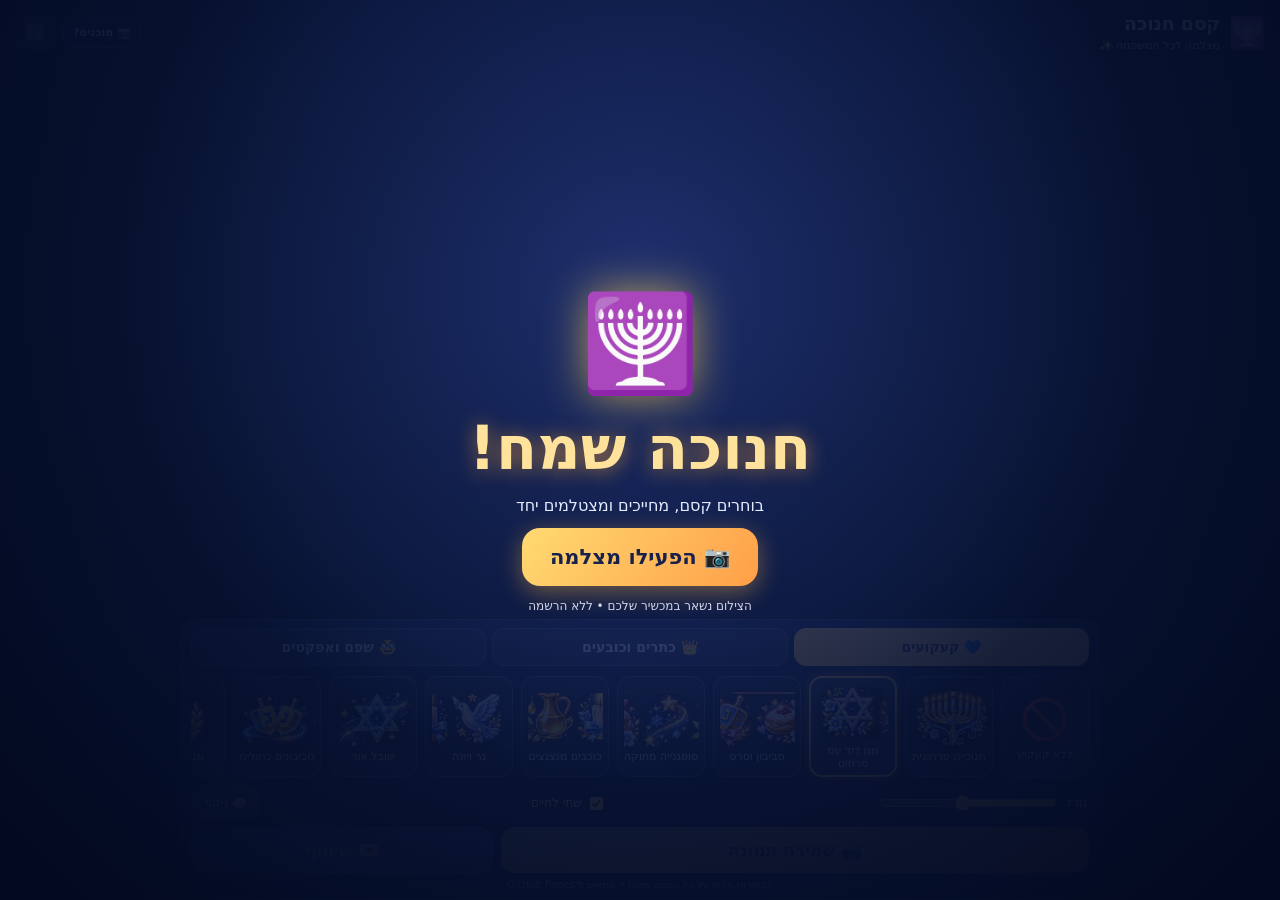
==== face-magic/index.html @ 6cb44ad1 "hanuca" ====
<!doctype html>
<html lang="he" dir="rtl">
<head>
<meta charset="utf-8"><meta name="viewport" content="width=device-width,initial-scale=1,viewport-fit=cover,user-scalable=no">
<meta name="theme-color" content="#071333"><meta name="description" content="סטודיו צילום חנוכה עם קעקועים, כובעים וכתרים לכל המשפחה">
<title>קסם חנוכה ✨ מצלמה לכולם</title>
<link rel="stylesheet" href="style.css?v=hanukkah-1">
</head>
<body>
<main class="app">
  <video id="video" autoplay muted playsinline aria-hidden="true"></video>
  <canvas id="stage" aria-label="וידאו עם קעקועי חנוכה, כתרים ושפמים"></canvas>
  <div class="shade shade-top"></div><div class="shade shade-bottom"></div>
  <header class="topbar">
    <div class="brand"><span class="brand-emoji">🕎</span><div><strong>קסם חנוכה</strong><small>מצלמה לכל המשפחה ✨</small></div></div>
    <div class="right-actions"><span id="facesPill" class="pill">📷 מוכנים?</span><button id="flipButton" class="mini" disabled aria-label="החלפת מצלמה">🔄</button></div>
  </header>
  <section id="welcome" class="welcome">
    <div class="welcome-glow">🕎</div>
    <h1>חנוכה שמח!</h1>
    <p>בוחרים קסם, מחייכים ומצטלמים יחד</p>
    <button id="startButton" class="start">📷 הפעילו מצלמה</button>
    <small>הצילום נשאר במכשיר שלכם • ללא הרשמה</small>
  </section>
  <div id="greeting" class="greeting" aria-hidden="true">✨ חנוכה שמח! ✨</div>
  <section id="loading" class="loading" hidden role="status" aria-live="polite">טוענים זיהוי פנים... ✨</section>
  <div id="errorBox" class="error-box" hidden><strong>לא הצלחנו לטעון זיהוי פנים</strong><p id="errorDetails"></p><button id="retryButton">🔁 נסו שוב</button></div>
  <section id="controlPanel" class="controls" aria-label="עיצוב הפילטרים">
    <div class="tabs" role="tablist" aria-label="קטגוריות">
      <button data-tab="tattoos" role="tab" aria-selected="true" class="selected">💙 קעקועים</button>
      <button data-tab="headwear" role="tab" aria-selected="false">👑 כתרים וכובעים</button>
      <button data-tab="fun" role="tab" aria-selected="false">🥸 שפם ואפקטים</button>
    </div>
    <div id="choices" class="choices" aria-label="אפשרויות עיצוב"></div>
    <div class="second-row">
      <div class="scale-wrap"><label for="size">גודל</label><input id="size" type="range" min="65" max="150" value="110" step="5" aria-label="גודל האפקטים"></div>
      <label class="switch"><input id="bothCheeks" type="checkbox" checked><span>שתי לחיים</span></label>
      <button id="resetButton" class="quiet">🧼 ניקוי</button>
    </div>
    <div class="bottom-actions">
      <button id="saveButton" class="capture" disabled>📸 שמירת תמונה</button>
      <button id="shareButton" class="share" disabled>💌 שיתוף</button>
    </div>
    <div class="footer-hint">הבחירות חלות על כל הפנים שזוהו • מתאים ל־GitHub Pages</div>
  </section>
</main>
<script type="module" src="app.js?v=hanukkah-1"></script>
</body></html>
---- face-magic/style.css ----
:root{color-scheme:dark;font-family:system-ui,"Segoe UI",Arial,sans-serif;color:#fff;background:#050a1d;--gold:#ffe29b;--blue:#3568dc}*{box-sizing:border-box}html,body,.app{height:100%;height:100dvh;width:100%;margin:0;overflow:hidden}body{touch-action:pan-y}.app{position:relative;background:radial-gradient(ellipse at 45% 35%,#1b3867,#050a1d 75%);isolation:isolate}#video{display:none}#stage{width:100%;height:100%;position:absolute;inset:0;display:block;object-fit:cover}.shade{position:absolute;left:0;right:0;pointer-events:none}.shade-top{top:0;height:145px;background:linear-gradient(#03071ccc,transparent)}.shade-bottom{bottom:0;height:min(47vh,400px);background:linear-gradient(transparent,#02091bd9 36%,#06102cf2)}.topbar{position:absolute;z-index:10;top:0;left:0;right:0;display:flex;justify-content:space-between;align-items:center;padding:calc(env(safe-area-inset-top) + 12px) 14px 8px;gap:10px}.brand{display:flex;align-items:center;gap:9px;text-shadow:0 2px 4px #000a}.brand-emoji{font-size:30px}.brand strong{display:block;font-size:19px;letter-spacing:-.3px}.brand small{font-size:11px;color:#e4e9ff}.right-actions{display:flex;gap:6px;align-items:center}.pill{font-weight:700;font-size:11px;background:#08122cbf;padding:8px 10px;border:1px solid #ffffff38;border-radius:18px;white-space:nowrap}.mini{border-radius:13px;padding:9px 11px;background:#ffffff32;color:#fff}button{font:inherit;cursor:pointer;border:0;touch-action:manipulation}button:disabled{opacity:.55;cursor:not-allowed}.welcome{position:absolute;z-index:12;inset:0;display:flex;flex-direction:column;align-items:center;justify-content:center;text-align:center;gap:13px;padding:32px;background:radial-gradient(ellipse at 50% 32%,#2d47a3ad,#071231ee 58%,#030a20 94%)}.welcome[hidden]{display:none}.welcome-glow{font-size:95px;filter:drop-shadow(0 0 22px #ffcc53aa)}.welcome h1{margin:0;font-size:clamp(36px,9vw,60px);color:var(--gold);text-shadow:0 2px 20px #fca53699}.welcome p{font-size:16px;margin:0;color:#e4ebff;max-width:260px}.welcome small{font-size:12px;color:#d3d8e9}.start{background:linear-gradient(125deg,#ffda72,#ff9f48);color:#17214a;font-size:21px;font-weight:900;padding:17px 28px;border-radius:18px;box-shadow:0 6px 23px #ffb54366}.greeting{position:absolute;top:calc(env(safe-area-inset-top) + 81px);left:0;right:0;z-index:4;text-align:center;font-size:clamp(22px,5.2vw,40px);font-weight:1000;color:#ffe7a5;text-shadow:0 3px 0 #a46b1d,0 0 20px #fdcf6a;font-family:system-ui,sans-serif;pointer-events:none;letter-spacing:.3px}.controls{position:absolute;z-index:8;bottom:0;left:0;right:0;max-width:920px;margin:auto;padding:8px 10px calc(env(safe-area-inset-bottom) + 9px);border-radius:20px 20px 0 0;background:linear-gradient(#101d47eb,#091337fb);border:1px solid #ffffff2d;box-shadow:0 -8px 30px #0008}.tabs{display:grid;grid-template-columns:1fr 1fr 1fr;gap:6px}.tabs button{color:#dfe6ff;background:#ffffff16;font-size:clamp(11px,3vw,14px);padding:10px 4px;border-radius:12px;font-weight:850;border:1px solid #ffffff2b}.tabs button.selected{background:linear-gradient(125deg,#f5c75f,#ffecaf);border-color:#ffdf80;color:#23315b}.choices{display:flex;gap:8px;overflow-x:auto;overscroll-behavior-x:contain;scroll-snap-type:x proximity;padding:10px 1px 7px;scrollbar-width:thin}.choice{position:relative;flex:0 0 88px;width:88px;min-height:94px;padding:7px 5px 5px;border-radius:13px;background:#e8effb10;border:1.5px solid #ffffff3c;color:#fff;display:flex;flex-direction:column;align-items:center;justify-content:center;gap:3px;scroll-snap-align:start}.choice.selected{background:#ffffff24;border:2px solid #ffd66f;box-shadow:0 0 12px #f7be5188}.choice img{height:56px;width:75px;object-fit:contain;filter:drop-shadow(0 2px 4px #0008)}.choice .icon{font-size:40px;line-height:1.3}.choice span:last-child{font-size:11px;line-height:1.2;max-width:100%;white-space:normal}.second-row{display:flex;align-items:center;gap:10px;justify-content:space-between;font-size:12px;padding:3px 2px 8px}.scale-wrap{display:flex;align-items:center;gap:6px;min-width:90px;flex:1;max-width:210px}.scale-wrap input{width:100%;accent-color:#f1c762}.switch{white-space:nowrap;display:flex;gap:4px;align-items:center}.switch input{accent-color:#ffd472}.quiet{background:#ffffff24;border:1px solid #ffffff38;color:#fff;border-radius:12px;padding:8px 12px;font-size:12px;white-space:nowrap}.bottom-actions{display:flex;gap:8px}.bottom-actions button{border-radius:14px;padding:12px 6px;font-weight:900;font-size:clamp(14px,4vw,17px)}.capture{flex:2;background:linear-gradient(125deg,#ffe18a,#ffab51);color:#19264b}.share{flex:1;background:#3557ab;color:#fff;border:1px solid #718de2}.footer-hint{font-size:10px;color:#aebeea;text-align:center;padding-top:6px}.loading{position:absolute;z-index:9;top:calc(env(safe-area-inset-top) + 150px);left:50%;transform:translateX(-50%);padding:9px 13px;border-radius:12px;background:#071838ce;max-width:90%;font-size:13px;white-space:nowrap}.loading[hidden],.error-box[hidden]{display:none}.error-box{position:absolute;z-index:11;top:calc(env(safe-area-inset-top) + 145px);left:12px;right:12px;max-width:480px;margin:auto;background:#24132be8;border:1px solid #f8abc8;border-radius:17px;padding:15px;font-size:13px}.error-box p{direction:ltr;text-align:left;overflow-wrap:anywhere;max-height:90px;overflow:auto}.error-box button{background:#fff;color:#342957;padding:8px 13px;border-radius:10px;font-weight:700}@media(max-height:680px){.choices{padding:6px 1px 3px}.choice{min-height:75px;flex-basis:74px;width:74px;padding:4px}.choice img{height:40px;width:63px}.choice .icon{font-size:31px}.tabs button{padding:8px 3px}.footer-hint{display:none}.second-row{padding-bottom:4px}.greeting{top:calc(env(safe-area-inset-top) + 70px)}}
/* Greeting is rendered by Canvas, including in saved photos. */
.greeting{display:none}
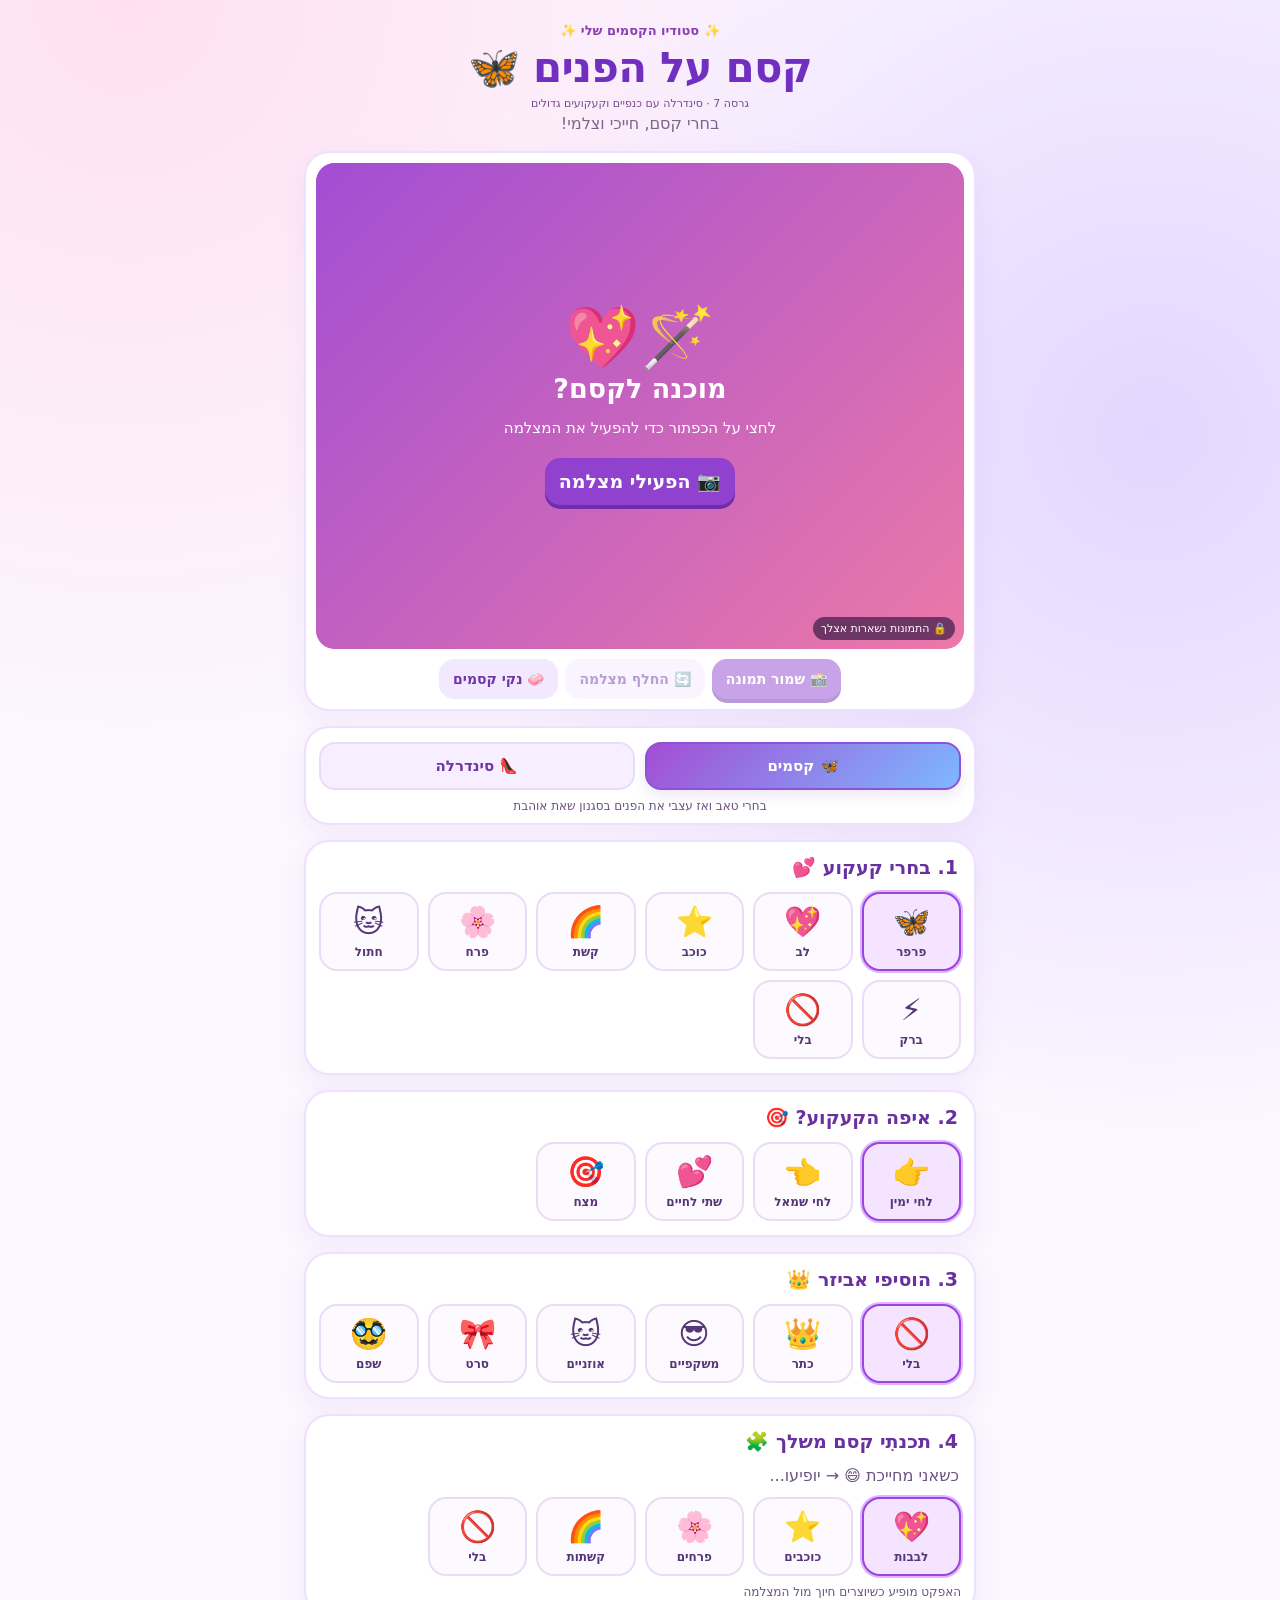
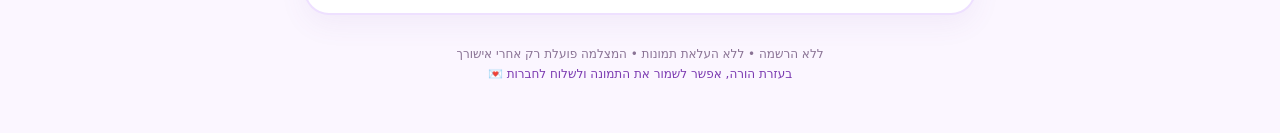
==== commit f4c61748: "Revert "hanuca" This reverts commit 6cb44ad1943d93adc4e30bf0f5aee7855fef3667." ====
--- a/face-magic/index.html
+++ b/face-magic/index.html
@@ -1,48 +1,68 @@
 <!doctype html>
 <html lang="he" dir="rtl">
 <head>
-<meta charset="utf-8"><meta name="viewport" content="width=device-width,initial-scale=1,viewport-fit=cover,user-scalable=no">
-<meta name="theme-color" content="#071333"><meta name="description" content="סטודיו צילום חנוכה עם קעקועים, כובעים וכתרים לכל המשפחה">
-<title>קסם חנוכה ✨ מצלמה לכולם</title>
-<link rel="stylesheet" href="style.css?v=hanukkah-1">
+  <meta charset="utf-8">
+  <meta name="viewport" content="width=device-width, initial-scale=1, viewport-fit=cover">
+  <meta name="theme-color" content="#8f49d8">
+  <meta name="description" content="קסם על הפנים: משחק פילטרים וקעקועים עם מצלמה, לגילאי 6 ומעלה">
+  <title>קסם על הפנים ✨</title>
+  <link rel="stylesheet" href="style.css?v=7-wings">
 </head>
 <body>
-<main class="app">
-  <video id="video" autoplay muted playsinline aria-hidden="true"></video>
-  <canvas id="stage" aria-label="וידאו עם קעקועי חנוכה, כתרים ושפמים"></canvas>
-  <div class="shade shade-top"></div><div class="shade shade-bottom"></div>
-  <header class="topbar">
-    <div class="brand"><span class="brand-emoji">🕎</span><div><strong>קסם חנוכה</strong><small>מצלמה לכל המשפחה ✨</small></div></div>
-    <div class="right-actions"><span id="facesPill" class="pill">📷 מוכנים?</span><button id="flipButton" class="mini" disabled aria-label="החלפת מצלמה">🔄</button></div>
-  </header>
-  <section id="welcome" class="welcome">
-    <div class="welcome-glow">🕎</div>
-    <h1>חנוכה שמח!</h1>
-    <p>בוחרים קסם, מחייכים ומצטלמים יחד</p>
-    <button id="startButton" class="start">📷 הפעילו מצלמה</button>
-    <small>הצילום נשאר במכשיר שלכם • ללא הרשמה</small>
-  </section>
-  <div id="greeting" class="greeting" aria-hidden="true">✨ חנוכה שמח! ✨</div>
-  <section id="loading" class="loading" hidden role="status" aria-live="polite">טוענים זיהוי פנים... ✨</section>
-  <div id="errorBox" class="error-box" hidden><strong>לא הצלחנו לטעון זיהוי פנים</strong><p id="errorDetails"></p><button id="retryButton">🔁 נסו שוב</button></div>
-  <section id="controlPanel" class="controls" aria-label="עיצוב הפילטרים">
-    <div class="tabs" role="tablist" aria-label="קטגוריות">
-      <button data-tab="tattoos" role="tab" aria-selected="true" class="selected">💙 קעקועים</button>
-      <button data-tab="headwear" role="tab" aria-selected="false">👑 כתרים וכובעים</button>
-      <button data-tab="fun" role="tab" aria-selected="false">🥸 שפם ואפקטים</button>
+  <main class="app">
+    <header>
+      <div class="eyebrow">✨ סטודיו הקסמים שלי ✨</div>
+      <h1>קסם על הפנים <span>🦋</span></h1>
+      <p class="version">גרסה 7 · סינדרלה עם כנפיים וקעקועים גדולים</p>
+      <p>בחרי קסם, חייכי וצלמי!</p>
+    </header>
+
+    <section class="camera-card" aria-label="מצלמה ואפקטים">
+      <div class="camera-frame" id="cameraFrame">
+        <video id="video" autoplay muted playsinline aria-hidden="true"></video>
+        <canvas id="view" aria-label="תמונה מהמצלמה עם אפקטים"></canvas>
+        <div class="empty" id="empty"><div class="empty-emoji">🪄💖</div><strong>מוכנה לקסם?</strong><p>לחצי על הכפתור כדי להפעיל את המצלמה</p><button id="startButton" class="primary large">📷 הפעילי מצלמה</button></div>
+        <div id="status" class="status" role="status" aria-live="polite"></div>
+        <span class="privacy">🔒 התמונות נשארות אצלך</span>
+      </div>
+      <div id="modelPanel" class="model-panel" hidden>
+        <strong>⚠️ זיהוי הפנים לא נטען</strong>
+        <p>המצלמה עובדת, אבל צריך לטעון ספריית זיהוי פנים וקובץ מודל מהאינטרנט. בדקי חיבור ורענני, או נסי שוב.</p>
+        <p id="modelDetails" class="model-details" dir="ltr"></p>
+        <button id="retryButton" type="button" class="secondary">🔁 נסי שוב לטעון זיהוי פנים</button>
+      </div>
+      <div class="camera-buttons">
+        <button id="saveButton" class="primary" disabled>📸 שמור תמונה</button>
+        <button id="switchButton" class="secondary" disabled>🔄 החלף מצלמה</button>
+        <button id="clearButton" class="secondary">🧼 נקי קסמים</button>
+      </div>
+    </section>
+
+    <section class="tabs panel compact" aria-label="בחירת עולם קסם">
+      <div class="tab-buttons" role="tablist" aria-label="עולמות משחק">
+        <button class="tab-button active" type="button" data-tab="magic" role="tab" aria-selected="true">🦋 קסמים</button>
+        <button class="tab-button" type="button" data-tab="cinderella" role="tab" aria-selected="false">👠 סינדרלה</button>
+      </div>
+      <p class="hint tiny center">בחרי טאב ואז עצבי את הפנים בסגנון שאת אוהבת</p>
+    </section>
+
+    <div class="tab-page active" data-page="magic">
+      <section class="panel" aria-label="בחירת קעקוע"><h2>1. בחרי קעקוע 💕</h2><div class="choices" id="tattooChoices"></div></section>
+      <section class="panel" aria-label="בחירת מיקום"><h2>2. איפה הקעקוע? 🎯</h2><div class="choices" id="positionChoices"></div></section>
+      <section class="panel" aria-label="אביזרי פנים"><h2>3. הוסיפי אביזר 👑</h2><div class="choices" id="accessoryChoices"></div></section>
+      <section class="panel" aria-label="תכנות קסם"><h2>4. תכנתִי קסם משלך 🧩</h2><p class="hint">כשאני מחייכת 😄 → יופיעו...</p><div class="choices" id="smileChoices"></div><p class="hint tiny">האפקט מופיע כשיוצרים חיוך מול המצלמה</p></section>
     </div>
-    <div id="choices" class="choices" aria-label="אפשרויות עיצוב"></div>
-    <div class="second-row">
-      <div class="scale-wrap"><label for="size">גודל</label><input id="size" type="range" min="65" max="150" value="110" step="5" aria-label="גודל האפקטים"></div>
-      <label class="switch"><input id="bothCheeks" type="checkbox" checked><span>שתי לחיים</span></label>
-      <button id="resetButton" class="quiet">🧼 ניקוי</button>
+
+    <div class="tab-page" data-page="cinderella">
+      <section class="panel" aria-label="קעקועי סינדרלה"><h2>1. קעקועים מאוירים של סינדרלה 👠</h2><div class="choices" id="cinderellaTattooChoices"></div></section>
+      <section class="panel" aria-label="חברים מהאגדה"><h2>2. מי מצטרף לתמונה? ✨</h2><div class="choices" id="cinderellaCompanionChoices"></div></section>
+      <section class="panel" aria-label="אביזר מלכותי"><h2>3. כתר מלכותי 👑</h2><div class="choices" id="cinderellaAccessoryChoices"></div></section>
+      <section class="panel" aria-label="כנפיים"><h2>4. כנפיים קסומות 🪽</h2><div class="choices" id="cinderellaWingsChoices"></div><p class="hint tiny">הכנפיים מופיעות לצד הפנים, בלי לכסות אותן.</p></section>
+      <section class="panel" aria-label="מיקום קעקוע"><h2>5. איפה הקעקוע? 🎯</h2><div class="choices" id="cinderellaPositionChoices"></div></section>
     </div>
-    <div class="bottom-actions">
-      <button id="saveButton" class="capture" disabled>📸 שמירת תמונה</button>
-      <button id="shareButton" class="share" disabled>💌 שיתוף</button>
-    </div>
-    <div class="footer-hint">הבחירות חלות על כל הפנים שזוהו • מתאים ל־GitHub Pages</div>
-  </section>
-</main>
-<script type="module" src="app.js?v=hanukkah-1"></script>
-</body></html>
+
+    <footer>ללא הרשמה • ללא העלאת תמונות • המצלמה פועלת רק אחרי אישורך<br><span>בעזרת הורה, אפשר לשמור את התמונה ולשלוח לחברות 💌</span></footer>
+  </main>
+  <script type="module" src="app.js?v=7-wings"></script>
+</body>
+</html>
--- a/face-magic/style.css
+++ b/face-magic/style.css
@@ -1,3 +1,13 @@
-:root{color-scheme:dark;font-family:system-ui,"Segoe UI",Arial,sans-serif;color:#fff;background:#050a1d;--gold:#ffe29b;--blue:#3568dc}*{box-sizing:border-box}html,body,.app{height:100%;height:100dvh;width:100%;margin:0;overflow:hidden}body{touch-action:pan-y}.app{position:relative;background:radial-gradient(ellipse at 45% 35%,#1b3867,#050a1d 75%);isolation:isolate}#video{display:none}#stage{width:100%;height:100%;position:absolute;inset:0;display:block;object-fit:cover}.shade{position:absolute;left:0;right:0;pointer-events:none}.shade-top{top:0;height:145px;background:linear-gradient(#03071ccc,transparent)}.shade-bottom{bottom:0;height:min(47vh,400px);background:linear-gradient(transparent,#02091bd9 36%,#06102cf2)}.topbar{position:absolute;z-index:10;top:0;left:0;right:0;display:flex;justify-content:space-between;align-items:center;padding:calc(env(safe-area-inset-top) + 12px) 14px 8px;gap:10px}.brand{display:flex;align-items:center;gap:9px;text-shadow:0 2px 4px #000a}.brand-emoji{font-size:30px}.brand strong{display:block;font-size:19px;letter-spacing:-.3px}.brand small{font-size:11px;color:#e4e9ff}.right-actions{display:flex;gap:6px;align-items:center}.pill{font-weight:700;font-size:11px;background:#08122cbf;padding:8px 10px;border:1px solid #ffffff38;border-radius:18px;white-space:nowrap}.mini{border-radius:13px;padding:9px 11px;background:#ffffff32;color:#fff}button{font:inherit;cursor:pointer;border:0;touch-action:manipulation}button:disabled{opacity:.55;cursor:not-allowed}.welcome{position:absolute;z-index:12;inset:0;display:flex;flex-direction:column;align-items:center;justify-content:center;text-align:center;gap:13px;padding:32px;background:radial-gradient(ellipse at 50% 32%,#2d47a3ad,#071231ee 58%,#030a20 94%)}.welcome[hidden]{display:none}.welcome-glow{font-size:95px;filter:drop-shadow(0 0 22px #ffcc53aa)}.welcome h1{margin:0;font-size:clamp(36px,9vw,60px);color:var(--gold);text-shadow:0 2px 20px #fca53699}.welcome p{font-size:16px;margin:0;color:#e4ebff;max-width:260px}.welcome small{font-size:12px;color:#d3d8e9}.start{background:linear-gradient(125deg,#ffda72,#ff9f48);color:#17214a;font-size:21px;font-weight:900;padding:17px 28px;border-radius:18px;box-shadow:0 6px 23px #ffb54366}.greeting{position:absolute;top:calc(env(safe-area-inset-top) + 81px);left:0;right:0;z-index:4;text-align:center;font-size:clamp(22px,5.2vw,40px);font-weight:1000;color:#ffe7a5;text-shadow:0 3px 0 #a46b1d,0 0 20px #fdcf6a;font-family:system-ui,sans-serif;pointer-events:none;letter-spacing:.3px}.controls{position:absolute;z-index:8;bottom:0;left:0;right:0;max-width:920px;margin:auto;padding:8px 10px calc(env(safe-area-inset-bottom) + 9px);border-radius:20px 20px 0 0;background:linear-gradient(#101d47eb,#091337fb);border:1px solid #ffffff2d;box-shadow:0 -8px 30px #0008}.tabs{display:grid;grid-template-columns:1fr 1fr 1fr;gap:6px}.tabs button{color:#dfe6ff;background:#ffffff16;font-size:clamp(11px,3vw,14px);padding:10px 4px;border-radius:12px;font-weight:850;border:1px solid #ffffff2b}.tabs button.selected{background:linear-gradient(125deg,#f5c75f,#ffecaf);border-color:#ffdf80;color:#23315b}.choices{display:flex;gap:8px;overflow-x:auto;overscroll-behavior-x:contain;scroll-snap-type:x proximity;padding:10px 1px 7px;scrollbar-width:thin}.choice{position:relative;flex:0 0 88px;width:88px;min-height:94px;padding:7px 5px 5px;border-radius:13px;background:#e8effb10;border:1.5px solid #ffffff3c;color:#fff;display:flex;flex-direction:column;align-items:center;justify-content:center;gap:3px;scroll-snap-align:start}.choice.selected{background:#ffffff24;border:2px solid #ffd66f;box-shadow:0 0 12px #f7be5188}.choice img{height:56px;width:75px;object-fit:contain;filter:drop-shadow(0 2px 4px #0008)}.choice .icon{font-size:40px;line-height:1.3}.choice span:last-child{font-size:11px;line-height:1.2;max-width:100%;white-space:normal}.second-row{display:flex;align-items:center;gap:10px;justify-content:space-between;font-size:12px;padding:3px 2px 8px}.scale-wrap{display:flex;align-items:center;gap:6px;min-width:90px;flex:1;max-width:210px}.scale-wrap input{width:100%;accent-color:#f1c762}.switch{white-space:nowrap;display:flex;gap:4px;align-items:center}.switch input{accent-color:#ffd472}.quiet{background:#ffffff24;border:1px solid #ffffff38;color:#fff;border-radius:12px;padding:8px 12px;font-size:12px;white-space:nowrap}.bottom-actions{display:flex;gap:8px}.bottom-actions button{border-radius:14px;padding:12px 6px;font-weight:900;font-size:clamp(14px,4vw,17px)}.capture{flex:2;background:linear-gradient(125deg,#ffe18a,#ffab51);color:#19264b}.share{flex:1;background:#3557ab;color:#fff;border:1px solid #718de2}.footer-hint{font-size:10px;color:#aebeea;text-align:center;padding-top:6px}.loading{position:absolute;z-index:9;top:calc(env(safe-area-inset-top) + 150px);left:50%;transform:translateX(-50%);padding:9px 13px;border-radius:12px;background:#071838ce;max-width:90%;font-size:13px;white-space:nowrap}.loading[hidden],.error-box[hidden]{display:none}.error-box{position:absolute;z-index:11;top:calc(env(safe-area-inset-top) + 145px);left:12px;right:12px;max-width:480px;margin:auto;background:#24132be8;border:1px solid #f8abc8;border-radius:17px;padding:15px;font-size:13px}.error-box p{direction:ltr;text-align:left;overflow-wrap:anywhere;max-height:90px;overflow:auto}.error-box button{background:#fff;color:#342957;padding:8px 13px;border-radius:10px;font-weight:700}@media(max-height:680px){.choices{padding:6px 1px 3px}.choice{min-height:75px;flex-basis:74px;width:74px;padding:4px}.choice img{height:40px;width:63px}.choice .icon{font-size:31px}.tabs button{padding:8px 3px}.footer-hint{display:none}.second-row{padding-bottom:4px}.greeting{top:calc(env(safe-area-inset-top) + 70px)}}
-/* Greeting is rendered by Canvas, including in saved photos. */
-.greeting{display:none}
+:root{font-family:system-ui,-apple-system,"Segoe UI",Arial,sans-serif;color:#43295d;background:#fbf6ff;font-synthesis:none}*{box-sizing:border-box}body{margin:0;background:radial-gradient(circle at 10% 0,#ffe0f2 0,transparent 35%),radial-gradient(circle at 90% 25%,#e4d6ff 0,transparent 40%),#fbf6ff}.app{max-width:700px;margin:auto;padding:16px 14px 34px}header{text-align:center;padding:7px 0 14px}.eyebrow{color:#8a3fb5;font-weight:700;font-size:13px}h1{font-size:clamp(29px,7vw,42px);margin:5px 0;color:#712fc1;letter-spacing:-.8px}header p{margin:4px;color:#7d6489;font-size:16px}.camera-card,.panel{background:white;border:2px solid #eee0ff;border-radius:25px;box-shadow:0 10px 28px #7249a011;margin-bottom:15px}.camera-card{padding:10px}.camera-frame{width:100%;aspect-ratio:3/4;max-height:67vh;background:linear-gradient(130deg,#b967e2,#f29ccb);position:relative;overflow:hidden;border-radius:19px;display:flex;align-items:center;justify-content:center}.camera-frame video{display:none}.camera-frame canvas{display:block;width:100%;height:100%;object-fit:contain}.empty{position:absolute;inset:0;display:flex;flex-direction:column;align-items:center;justify-content:center;color:white;text-align:center;padding:20px;background:linear-gradient(135deg,#a24ed4,#eb78a8)}.empty-emoji{font-size:60px}.empty strong{font-size:27px}.empty p{font-size:15px;max-width:280px}.status{position:absolute;top:10px;left:10px;right:10px;pointer-events:none;text-align:center;color:white;font-size:13px;text-shadow:0 1px 3px #443;z-index:2}.status:not(:empty){background:#4f2d7caa;border-radius:12px;padding:6px}.privacy{position:absolute;bottom:9px;right:9px;background:#321743aa;color:white;border-radius:12px;padding:5px 8px;font-size:11px;z-index:2}.camera-buttons{display:flex;justify-content:center;flex-wrap:wrap;gap:7px;padding-top:10px}button{font:inherit;cursor:pointer;touch-action:manipulation;border:0}button:disabled{opacity:.48;cursor:not-allowed}.primary,.secondary{padding:12px 14px;border-radius:15px;font-weight:800;font-size:14px}.primary{background:#9041ce;color:white;box-shadow:0 4px 0 #6f2cad}.primary:not(:disabled):active{transform:translateY(3px);box-shadow:0 1px 0 #6f2cad}.secondary{background:#f3e9fe;color:#7135aa}.large{font-size:19px;margin:6px}.panel{padding:14px 13px}.panel.compact{padding-bottom:10px}.panel h2{font-size:19px;margin:0 3px 13px;color:#68319f}.choices{display:grid;grid-template-columns:repeat(4,minmax(0,1fr));gap:9px}.choice{border:2px solid #eadcf6;border-radius:18px;background:#fdfaff;min-height:79px;display:flex;align-items:center;justify-content:center;flex-direction:column;padding:7px 3px;gap:4px;color:#553678;transition:border-color .12s,background .12s,transform .12s}.choice.active{border-color:#9c43e0;background:#f4e4ff;box-shadow:0 0 0 2px #dcb6ff}.choice:not(.active):active{transform:translateY(2px)}.choice .emoji{font-size:31px;line-height:1.2}.choice .name{font-size:12px;font-weight:750;text-align:center}.hint{margin:0 2px 12px;color:#6b5280}.tiny{font-size:12px;margin:9px 0 0}.center{text-align:center}footer{text-align:center;font-size:12px;color:#8a7395;line-height:1.7;padding:14px}footer span{color:#7b3ab1}.tab-buttons{display:grid;grid-template-columns:1fr 1fr;gap:10px}.tab-button{padding:13px 12px;border-radius:16px;background:#f7efff;color:#6d35a5;font-weight:800;font-size:15px;border:2px solid #eadcf6}.tab-button.active{background:linear-gradient(135deg,#a24ed4,#7db7ff);color:#fff;border-color:#8d52d6;box-shadow:0 6px 14px #7b4cc622}.tab-page{display:none}.tab-page.active{display:block}.model-panel{background:#fff2f4;border:2px solid #e99dac;border-radius:17px;padding:12px;margin-top:10px;color:#803250;line-height:1.5}.model-panel[hidden]{display:none}.model-panel p{font-size:13px;margin:8px 0}.model-details{direction:ltr;text-align:left;word-break:break-word;white-space:normal;max-height:130px;overflow:auto;font:11px/1.4 monospace;background:#fff;padding:8px;border-radius:8px}.version{font-size:11px!important;color:#754b8e!important;margin-top:0!important}
+@media(min-width:650px){.choices{grid-template-columns:repeat(6,minmax(0,1fr))}.camera-frame{aspect-ratio:4/3}}
+@media(max-width:350px){.choice .emoji{font-size:26px}.primary,.secondary,.tab-button{font-size:12px;padding:10px}}
+@media(prefers-reduced-motion:reduce){*{transition:none!important}}
+
+/* Cinderella: illustrated choices */
+.choice .emoji{font-size:30px;display:flex;align-items:center;justify-content:center;min-height:37px}
+.choice .emoji img{width:43px;height:43px;object-fit:contain;filter:drop-shadow(0 2px 3px #7d4cac25)}
+.tab-page[data-page="cinderella"] .panel{border-color:#c9dcff;background:linear-gradient(160deg,#fff,#f8faff)}
+.tab-page[data-page="cinderella"] .choice.active{background:#eaf3ff;border-color:#5895d6}
+
+/* Display supplied artwork, not emoji stand-ins, in Cinderella selections. */
+.choice .emoji img{width:58px;height:53px;object-fit:contain;display:block;filter:drop-shadow(0 2px 3px rgba(70,58,145,.16))}.choice:has(img){min-height:105px}.choice .name{line-height:1.2}
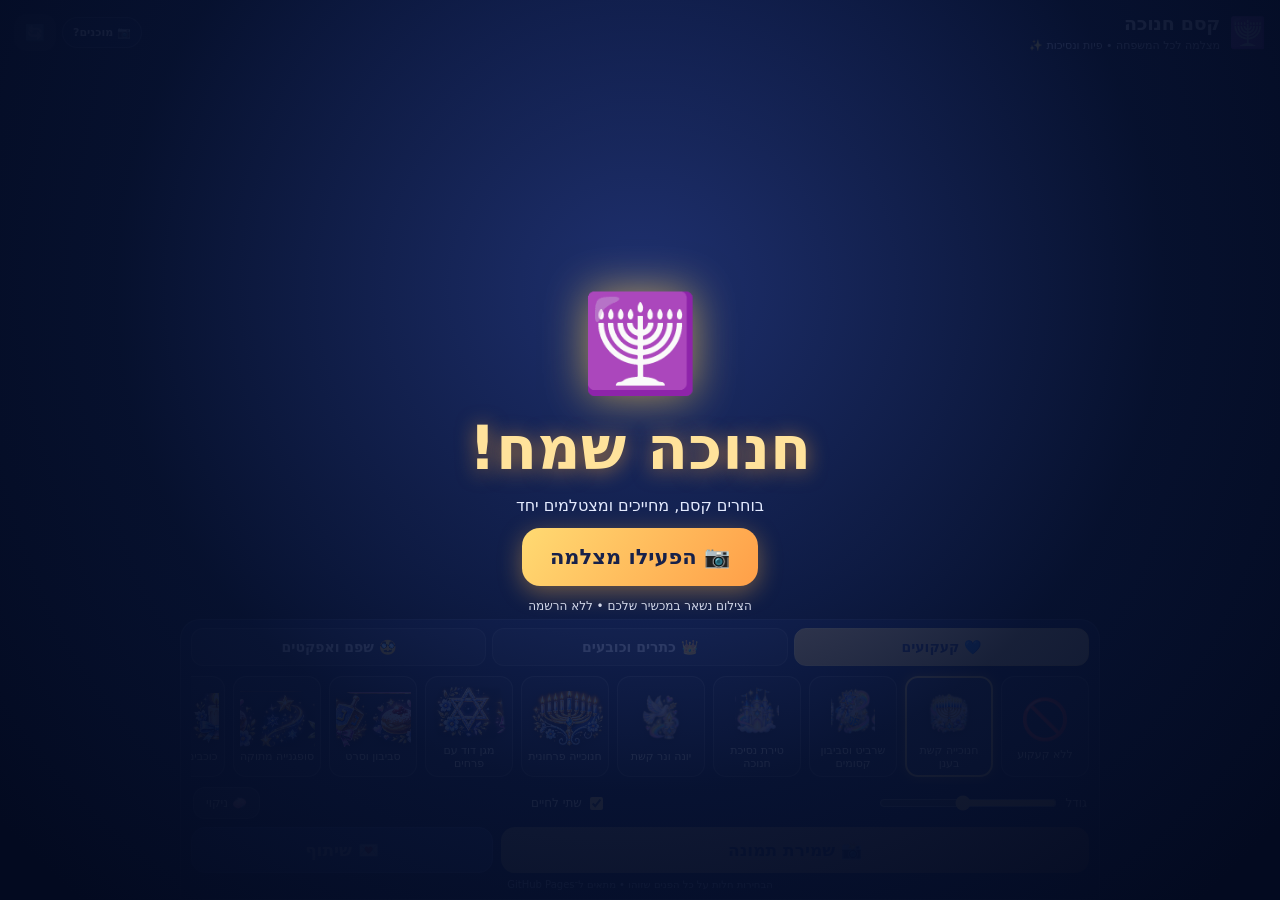
==== commit 096acbeb: "חנוכה" ====
--- a/face-magic/index.html
+++ b/face-magic/index.html
@@ -1,68 +1,48 @@
 <!doctype html>
 <html lang="he" dir="rtl">
 <head>
-  <meta charset="utf-8">
-  <meta name="viewport" content="width=device-width, initial-scale=1, viewport-fit=cover">
-  <meta name="theme-color" content="#8f49d8">
-  <meta name="description" content="קסם על הפנים: משחק פילטרים וקעקועים עם מצלמה, לגילאי 6 ומעלה">
-  <title>קסם על הפנים ✨</title>
-  <link rel="stylesheet" href="style.css?v=7-wings">
+<meta charset="utf-8"><meta name="viewport" content="width=device-width,initial-scale=1,viewport-fit=cover,user-scalable=no">
+<meta name="theme-color" content="#071333"><meta name="description" content="סטודיו צילום חנוכה עם קעקועים, כובעים וכתרים לכל המשפחה">
+<title>קסם חנוכה ✨ מצלמה לכולם</title>
+<link rel="stylesheet" href="style.css?v=hanukkah-3-local">
 </head>
 <body>
-  <main class="app">
-    <header>
-      <div class="eyebrow">✨ סטודיו הקסמים שלי ✨</div>
-      <h1>קסם על הפנים <span>🦋</span></h1>
-      <p class="version">גרסה 7 · סינדרלה עם כנפיים וקעקועים גדולים</p>
-      <p>בחרי קסם, חייכי וצלמי!</p>
-    </header>
-
-    <section class="camera-card" aria-label="מצלמה ואפקטים">
-      <div class="camera-frame" id="cameraFrame">
-        <video id="video" autoplay muted playsinline aria-hidden="true"></video>
-        <canvas id="view" aria-label="תמונה מהמצלמה עם אפקטים"></canvas>
-        <div class="empty" id="empty"><div class="empty-emoji">🪄💖</div><strong>מוכנה לקסם?</strong><p>לחצי על הכפתור כדי להפעיל את המצלמה</p><button id="startButton" class="primary large">📷 הפעילי מצלמה</button></div>
-        <div id="status" class="status" role="status" aria-live="polite"></div>
-        <span class="privacy">🔒 התמונות נשארות אצלך</span>
-      </div>
-      <div id="modelPanel" class="model-panel" hidden>
-        <strong>⚠️ זיהוי הפנים לא נטען</strong>
-        <p>המצלמה עובדת, אבל צריך לטעון ספריית זיהוי פנים וקובץ מודל מהאינטרנט. בדקי חיבור ורענני, או נסי שוב.</p>
-        <p id="modelDetails" class="model-details" dir="ltr"></p>
-        <button id="retryButton" type="button" class="secondary">🔁 נסי שוב לטעון זיהוי פנים</button>
-      </div>
-      <div class="camera-buttons">
-        <button id="saveButton" class="primary" disabled>📸 שמור תמונה</button>
-        <button id="switchButton" class="secondary" disabled>🔄 החלף מצלמה</button>
-        <button id="clearButton" class="secondary">🧼 נקי קסמים</button>
-      </div>
-    </section>
-
-    <section class="tabs panel compact" aria-label="בחירת עולם קסם">
-      <div class="tab-buttons" role="tablist" aria-label="עולמות משחק">
-        <button class="tab-button active" type="button" data-tab="magic" role="tab" aria-selected="true">🦋 קסמים</button>
-        <button class="tab-button" type="button" data-tab="cinderella" role="tab" aria-selected="false">👠 סינדרלה</button>
-      </div>
-      <p class="hint tiny center">בחרי טאב ואז עצבי את הפנים בסגנון שאת אוהבת</p>
-    </section>
-
-    <div class="tab-page active" data-page="magic">
-      <section class="panel" aria-label="בחירת קעקוע"><h2>1. בחרי קעקוע 💕</h2><div class="choices" id="tattooChoices"></div></section>
-      <section class="panel" aria-label="בחירת מיקום"><h2>2. איפה הקעקוע? 🎯</h2><div class="choices" id="positionChoices"></div></section>
-      <section class="panel" aria-label="אביזרי פנים"><h2>3. הוסיפי אביזר 👑</h2><div class="choices" id="accessoryChoices"></div></section>
-      <section class="panel" aria-label="תכנות קסם"><h2>4. תכנתִי קסם משלך 🧩</h2><p class="hint">כשאני מחייכת 😄 → יופיעו...</p><div class="choices" id="smileChoices"></div><p class="hint tiny">האפקט מופיע כשיוצרים חיוך מול המצלמה</p></section>
+<main class="app">
+  <video id="video" autoplay muted playsinline aria-hidden="true"></video>
+  <canvas id="stage" aria-label="וידאו עם קעקועי חנוכה, כתרים ושפמים"></canvas>
+  <div class="shade shade-top"></div><div class="shade shade-bottom"></div>
+  <header class="topbar">
+    <div class="brand"><span class="brand-emoji">🕎</span><div><strong>קסם חנוכה</strong><small>מצלמה לכל המשפחה • פיות ונסיכות ✨</small></div></div>
+    <div class="right-actions"><span id="facesPill" class="pill">📷 מוכנים?</span><button id="flipButton" class="mini" disabled aria-label="החלפת מצלמה">🔄</button></div>
+  </header>
+  <section id="welcome" class="welcome">
+    <div class="welcome-glow">🕎</div>
+    <h1>חנוכה שמח!</h1>
+    <p>בוחרים קסם, מחייכים ומצטלמים יחד</p>
+    <button id="startButton" class="start">📷 הפעילו מצלמה</button>
+    <small>הצילום נשאר במכשיר שלכם • ללא הרשמה</small>
+  </section>
+  <div id="greeting" class="greeting" aria-hidden="true">✨ חנוכה שמח! ✨</div>
+  <section id="loading" class="loading" hidden role="status" aria-live="polite">טוענים זיהוי פנים... ✨</section>
+  <div id="errorBox" class="error-box" hidden><strong>זיהוי הפנים עדיין לא מוכן</strong><p id="errorDetails"></p><button id="retryButton">🔁 נסו שוב</button><small>אם הקבצים חסרים: בדקו ש־Actions הסתיים בהצלחה וש־Pages מוגדר ל־GitHub Actions.</small></div>
+  <section id="controlPanel" class="controls" aria-label="עיצוב הפילטרים">
+    <div class="tabs" role="tablist" aria-label="קטגוריות">
+      <button data-tab="tattoos" role="tab" aria-selected="true" class="selected">💙 קעקועים</button>
+      <button data-tab="headwear" role="tab" aria-selected="false">👑 כתרים וכובעים</button>
+      <button data-tab="fun" role="tab" aria-selected="false">🥸 שפם ואפקטים</button>
     </div>
-
-    <div class="tab-page" data-page="cinderella">
-      <section class="panel" aria-label="קעקועי סינדרלה"><h2>1. קעקועים מאוירים של סינדרלה 👠</h2><div class="choices" id="cinderellaTattooChoices"></div></section>
-      <section class="panel" aria-label="חברים מהאגדה"><h2>2. מי מצטרף לתמונה? ✨</h2><div class="choices" id="cinderellaCompanionChoices"></div></section>
-      <section class="panel" aria-label="אביזר מלכותי"><h2>3. כתר מלכותי 👑</h2><div class="choices" id="cinderellaAccessoryChoices"></div></section>
-      <section class="panel" aria-label="כנפיים"><h2>4. כנפיים קסומות 🪽</h2><div class="choices" id="cinderellaWingsChoices"></div><p class="hint tiny">הכנפיים מופיעות לצד הפנים, בלי לכסות אותן.</p></section>
-      <section class="panel" aria-label="מיקום קעקוע"><h2>5. איפה הקעקוע? 🎯</h2><div class="choices" id="cinderellaPositionChoices"></div></section>
+    <div id="choices" class="choices" aria-label="אפשרויות עיצוב"></div>
+    <div class="second-row">
+      <div class="scale-wrap"><label for="size">גודל</label><input id="size" type="range" min="65" max="150" value="110" step="5" aria-label="גודל האפקטים"></div>
+      <label class="switch"><input id="bothCheeks" type="checkbox" checked><span>שתי לחיים</span></label>
+      <button id="resetButton" class="quiet">🧼 ניקוי</button>
     </div>
-
-    <footer>ללא הרשמה • ללא העלאת תמונות • המצלמה פועלת רק אחרי אישורך<br><span>בעזרת הורה, אפשר לשמור את התמונה ולשלוח לחברות 💌</span></footer>
-  </main>
-  <script type="module" src="app.js?v=7-wings"></script>
-</body>
-</html>
+    <div class="bottom-actions">
+      <button id="saveButton" class="capture" disabled>📸 שמירת תמונה</button>
+      <button id="shareButton" class="share" disabled>💌 שיתוף</button>
+    </div>
+    <div class="footer-hint">הבחירות חלות על כל הפנים שזוהו • מתאים ל־GitHub Pages</div>
+  </section>
+</main>
+<script type="module" src="app.js?v=hanukkah-3-local"></script>
+</body></html>
--- a/face-magic/style.css
+++ b/face-magic/style.css
@@ -1,13 +1,3 @@
-:root{font-family:system-ui,-apple-system,"Segoe UI",Arial,sans-serif;color:#43295d;background:#fbf6ff;font-synthesis:none}*{box-sizing:border-box}body{margin:0;background:radial-gradient(circle at 10% 0,#ffe0f2 0,transparent 35%),radial-gradient(circle at 90% 25%,#e4d6ff 0,transparent 40%),#fbf6ff}.app{max-width:700px;margin:auto;padding:16px 14px 34px}header{text-align:center;padding:7px 0 14px}.eyebrow{color:#8a3fb5;font-weight:700;font-size:13px}h1{font-size:clamp(29px,7vw,42px);margin:5px 0;color:#712fc1;letter-spacing:-.8px}header p{margin:4px;color:#7d6489;font-size:16px}.camera-card,.panel{background:white;border:2px solid #eee0ff;border-radius:25px;box-shadow:0 10px 28px #7249a011;margin-bottom:15px}.camera-card{padding:10px}.camera-frame{width:100%;aspect-ratio:3/4;max-height:67vh;background:linear-gradient(130deg,#b967e2,#f29ccb);position:relative;overflow:hidden;border-radius:19px;display:flex;align-items:center;justify-content:center}.camera-frame video{display:none}.camera-frame canvas{display:block;width:100%;height:100%;object-fit:contain}.empty{position:absolute;inset:0;display:flex;flex-direction:column;align-items:center;justify-content:center;color:white;text-align:center;padding:20px;background:linear-gradient(135deg,#a24ed4,#eb78a8)}.empty-emoji{font-size:60px}.empty strong{font-size:27px}.empty p{font-size:15px;max-width:280px}.status{position:absolute;top:10px;left:10px;right:10px;pointer-events:none;text-align:center;color:white;font-size:13px;text-shadow:0 1px 3px #443;z-index:2}.status:not(:empty){background:#4f2d7caa;border-radius:12px;padding:6px}.privacy{position:absolute;bottom:9px;right:9px;background:#321743aa;color:white;border-radius:12px;padding:5px 8px;font-size:11px;z-index:2}.camera-buttons{display:flex;justify-content:center;flex-wrap:wrap;gap:7px;padding-top:10px}button{font:inherit;cursor:pointer;touch-action:manipulation;border:0}button:disabled{opacity:.48;cursor:not-allowed}.primary,.secondary{padding:12px 14px;border-radius:15px;font-weight:800;font-size:14px}.primary{background:#9041ce;color:white;box-shadow:0 4px 0 #6f2cad}.primary:not(:disabled):active{transform:translateY(3px);box-shadow:0 1px 0 #6f2cad}.secondary{background:#f3e9fe;color:#7135aa}.large{font-size:19px;margin:6px}.panel{padding:14px 13px}.panel.compact{padding-bottom:10px}.panel h2{font-size:19px;margin:0 3px 13px;color:#68319f}.choices{display:grid;grid-template-columns:repeat(4,minmax(0,1fr));gap:9px}.choice{border:2px solid #eadcf6;border-radius:18px;background:#fdfaff;min-height:79px;display:flex;align-items:center;justify-content:center;flex-direction:column;padding:7px 3px;gap:4px;color:#553678;transition:border-color .12s,background .12s,transform .12s}.choice.active{border-color:#9c43e0;background:#f4e4ff;box-shadow:0 0 0 2px #dcb6ff}.choice:not(.active):active{transform:translateY(2px)}.choice .emoji{font-size:31px;line-height:1.2}.choice .name{font-size:12px;font-weight:750;text-align:center}.hint{margin:0 2px 12px;color:#6b5280}.tiny{font-size:12px;margin:9px 0 0}.center{text-align:center}footer{text-align:center;font-size:12px;color:#8a7395;line-height:1.7;padding:14px}footer span{color:#7b3ab1}.tab-buttons{display:grid;grid-template-columns:1fr 1fr;gap:10px}.tab-button{padding:13px 12px;border-radius:16px;background:#f7efff;color:#6d35a5;font-weight:800;font-size:15px;border:2px solid #eadcf6}.tab-button.active{background:linear-gradient(135deg,#a24ed4,#7db7ff);color:#fff;border-color:#8d52d6;box-shadow:0 6px 14px #7b4cc622}.tab-page{display:none}.tab-page.active{display:block}.model-panel{background:#fff2f4;border:2px solid #e99dac;border-radius:17px;padding:12px;margin-top:10px;color:#803250;line-height:1.5}.model-panel[hidden]{display:none}.model-panel p{font-size:13px;margin:8px 0}.model-details{direction:ltr;text-align:left;word-break:break-word;white-space:normal;max-height:130px;overflow:auto;font:11px/1.4 monospace;background:#fff;padding:8px;border-radius:8px}.version{font-size:11px!important;color:#754b8e!important;margin-top:0!important}
-@media(min-width:650px){.choices{grid-template-columns:repeat(6,minmax(0,1fr))}.camera-frame{aspect-ratio:4/3}}
-@media(max-width:350px){.choice .emoji{font-size:26px}.primary,.secondary,.tab-button{font-size:12px;padding:10px}}
-@media(prefers-reduced-motion:reduce){*{transition:none!important}}
-
-/* Cinderella: illustrated choices */
-.choice .emoji{font-size:30px;display:flex;align-items:center;justify-content:center;min-height:37px}
-.choice .emoji img{width:43px;height:43px;object-fit:contain;filter:drop-shadow(0 2px 3px #7d4cac25)}
-.tab-page[data-page="cinderella"] .panel{border-color:#c9dcff;background:linear-gradient(160deg,#fff,#f8faff)}
-.tab-page[data-page="cinderella"] .choice.active{background:#eaf3ff;border-color:#5895d6}
-
-/* Display supplied artwork, not emoji stand-ins, in Cinderella selections. */
-.choice .emoji img{width:58px;height:53px;object-fit:contain;display:block;filter:drop-shadow(0 2px 3px rgba(70,58,145,.16))}.choice:has(img){min-height:105px}.choice .name{line-height:1.2}
+:root{color-scheme:dark;font-family:system-ui,"Segoe UI",Arial,sans-serif;color:#fff;background:#050a1d;--gold:#ffe29b;--blue:#3568dc}*{box-sizing:border-box}html,body,.app{height:100%;height:100dvh;width:100%;margin:0;overflow:hidden}body{touch-action:pan-y}.app{position:relative;background:radial-gradient(ellipse at 45% 35%,#1b3867,#050a1d 75%);isolation:isolate}#video{display:none}#stage{width:100%;height:100%;position:absolute;inset:0;display:block;object-fit:cover}.shade{position:absolute;left:0;right:0;pointer-events:none}.shade-top{top:0;height:145px;background:linear-gradient(#03071ccc,transparent)}.shade-bottom{bottom:0;height:min(47vh,400px);background:linear-gradient(transparent,#02091bd9 36%,#06102cf2)}.topbar{position:absolute;z-index:10;top:0;left:0;right:0;display:flex;justify-content:space-between;align-items:center;padding:calc(env(safe-area-inset-top) + 12px) 14px 8px;gap:10px}.brand{display:flex;align-items:center;gap:9px;text-shadow:0 2px 4px #000a}.brand-emoji{font-size:30px}.brand strong{display:block;font-size:19px;letter-spacing:-.3px}.brand small{font-size:11px;color:#e4e9ff}.right-actions{display:flex;gap:6px;align-items:center}.pill{font-weight:700;font-size:11px;background:#08122cbf;padding:8px 10px;border:1px solid #ffffff38;border-radius:18px;white-space:nowrap}.mini{border-radius:13px;padding:9px 11px;background:#ffffff32;color:#fff}button{font:inherit;cursor:pointer;border:0;touch-action:manipulation}button:disabled{opacity:.55;cursor:not-allowed}.welcome{position:absolute;z-index:12;inset:0;display:flex;flex-direction:column;align-items:center;justify-content:center;text-align:center;gap:13px;padding:32px;background:radial-gradient(ellipse at 50% 32%,#2d47a3ad,#071231ee 58%,#030a20 94%)}.welcome[hidden]{display:none}.welcome-glow{font-size:95px;filter:drop-shadow(0 0 22px #ffcc53aa)}.welcome h1{margin:0;font-size:clamp(36px,9vw,60px);color:var(--gold);text-shadow:0 2px 20px #fca53699}.welcome p{font-size:16px;margin:0;color:#e4ebff;max-width:260px}.welcome small{font-size:12px;color:#d3d8e9}.start{background:linear-gradient(125deg,#ffda72,#ff9f48);color:#17214a;font-size:21px;font-weight:900;padding:17px 28px;border-radius:18px;box-shadow:0 6px 23px #ffb54366}.greeting{position:absolute;top:calc(env(safe-area-inset-top) + 81px);left:0;right:0;z-index:4;text-align:center;font-size:clamp(22px,5.2vw,40px);font-weight:1000;color:#ffe7a5;text-shadow:0 3px 0 #a46b1d,0 0 20px #fdcf6a;font-family:system-ui,sans-serif;pointer-events:none;letter-spacing:.3px}.controls{position:absolute;z-index:8;bottom:0;left:0;right:0;max-width:920px;margin:auto;padding:8px 10px calc(env(safe-area-inset-bottom) + 9px);border-radius:20px 20px 0 0;background:linear-gradient(#101d47eb,#091337fb);border:1px solid #ffffff2d;box-shadow:0 -8px 30px #0008}.tabs{display:grid;grid-template-columns:1fr 1fr 1fr;gap:6px}.tabs button{color:#dfe6ff;background:#ffffff16;font-size:clamp(11px,3vw,14px);padding:10px 4px;border-radius:12px;font-weight:850;border:1px solid #ffffff2b}.tabs button.selected{background:linear-gradient(125deg,#f5c75f,#ffecaf);border-color:#ffdf80;color:#23315b}.choices{display:flex;gap:8px;overflow-x:auto;overscroll-behavior-x:contain;scroll-snap-type:x proximity;padding:10px 1px 7px;scrollbar-width:thin}.choice{position:relative;flex:0 0 88px;width:88px;min-height:94px;padding:7px 5px 5px;border-radius:13px;background:#e8effb10;border:1.5px solid #ffffff3c;color:#fff;display:flex;flex-direction:column;align-items:center;justify-content:center;gap:3px;scroll-snap-align:start}.choice.selected{background:#ffffff24;border:2px solid #ffd66f;box-shadow:0 0 12px #f7be5188}.choice img{height:56px;width:75px;object-fit:contain;filter:drop-shadow(0 2px 4px #0008)}.choice .icon{font-size:40px;line-height:1.3}.choice span:last-child{font-size:11px;line-height:1.2;max-width:100%;white-space:normal}.second-row{display:flex;align-items:center;gap:10px;justify-content:space-between;font-size:12px;padding:3px 2px 8px}.scale-wrap{display:flex;align-items:center;gap:6px;min-width:90px;flex:1;max-width:210px}.scale-wrap input{width:100%;accent-color:#f1c762}.switch{white-space:nowrap;display:flex;gap:4px;align-items:center}.switch input{accent-color:#ffd472}.quiet{background:#ffffff24;border:1px solid #ffffff38;color:#fff;border-radius:12px;padding:8px 12px;font-size:12px;white-space:nowrap}.bottom-actions{display:flex;gap:8px}.bottom-actions button{border-radius:14px;padding:12px 6px;font-weight:900;font-size:clamp(14px,4vw,17px)}.capture{flex:2;background:linear-gradient(125deg,#ffe18a,#ffab51);color:#19264b}.share{flex:1;background:#3557ab;color:#fff;border:1px solid #718de2}.footer-hint{font-size:10px;color:#aebeea;text-align:center;padding-top:6px}.loading{position:absolute;z-index:9;top:calc(env(safe-area-inset-top) + 150px);left:50%;transform:translateX(-50%);padding:9px 13px;border-radius:12px;background:#071838ce;max-width:90%;font-size:13px;white-space:nowrap}.loading[hidden],.error-box[hidden]{display:none}.error-box{position:absolute;z-index:11;top:calc(env(safe-area-inset-top) + 145px);left:12px;right:12px;max-width:480px;margin:auto;background:#24132be8;border:1px solid #f8abc8;border-radius:17px;padding:15px;font-size:13px}.error-box p{direction:ltr;text-align:left;overflow-wrap:anywhere;max-height:90px;overflow:auto}.error-box button{background:#fff;color:#342957;padding:8px 13px;border-radius:10px;font-weight:700}@media(max-height:680px){.choices{padding:6px 1px 3px}.choice{min-height:75px;flex-basis:74px;width:74px;padding:4px}.choice img{height:40px;width:63px}.choice .icon{font-size:31px}.tabs button{padding:8px 3px}.footer-hint{display:none}.second-row{padding-bottom:4px}.greeting{top:calc(env(safe-area-inset-top) + 70px)}}
+/* Greeting is rendered by Canvas, including in saved photos. */
+.greeting{display:none}
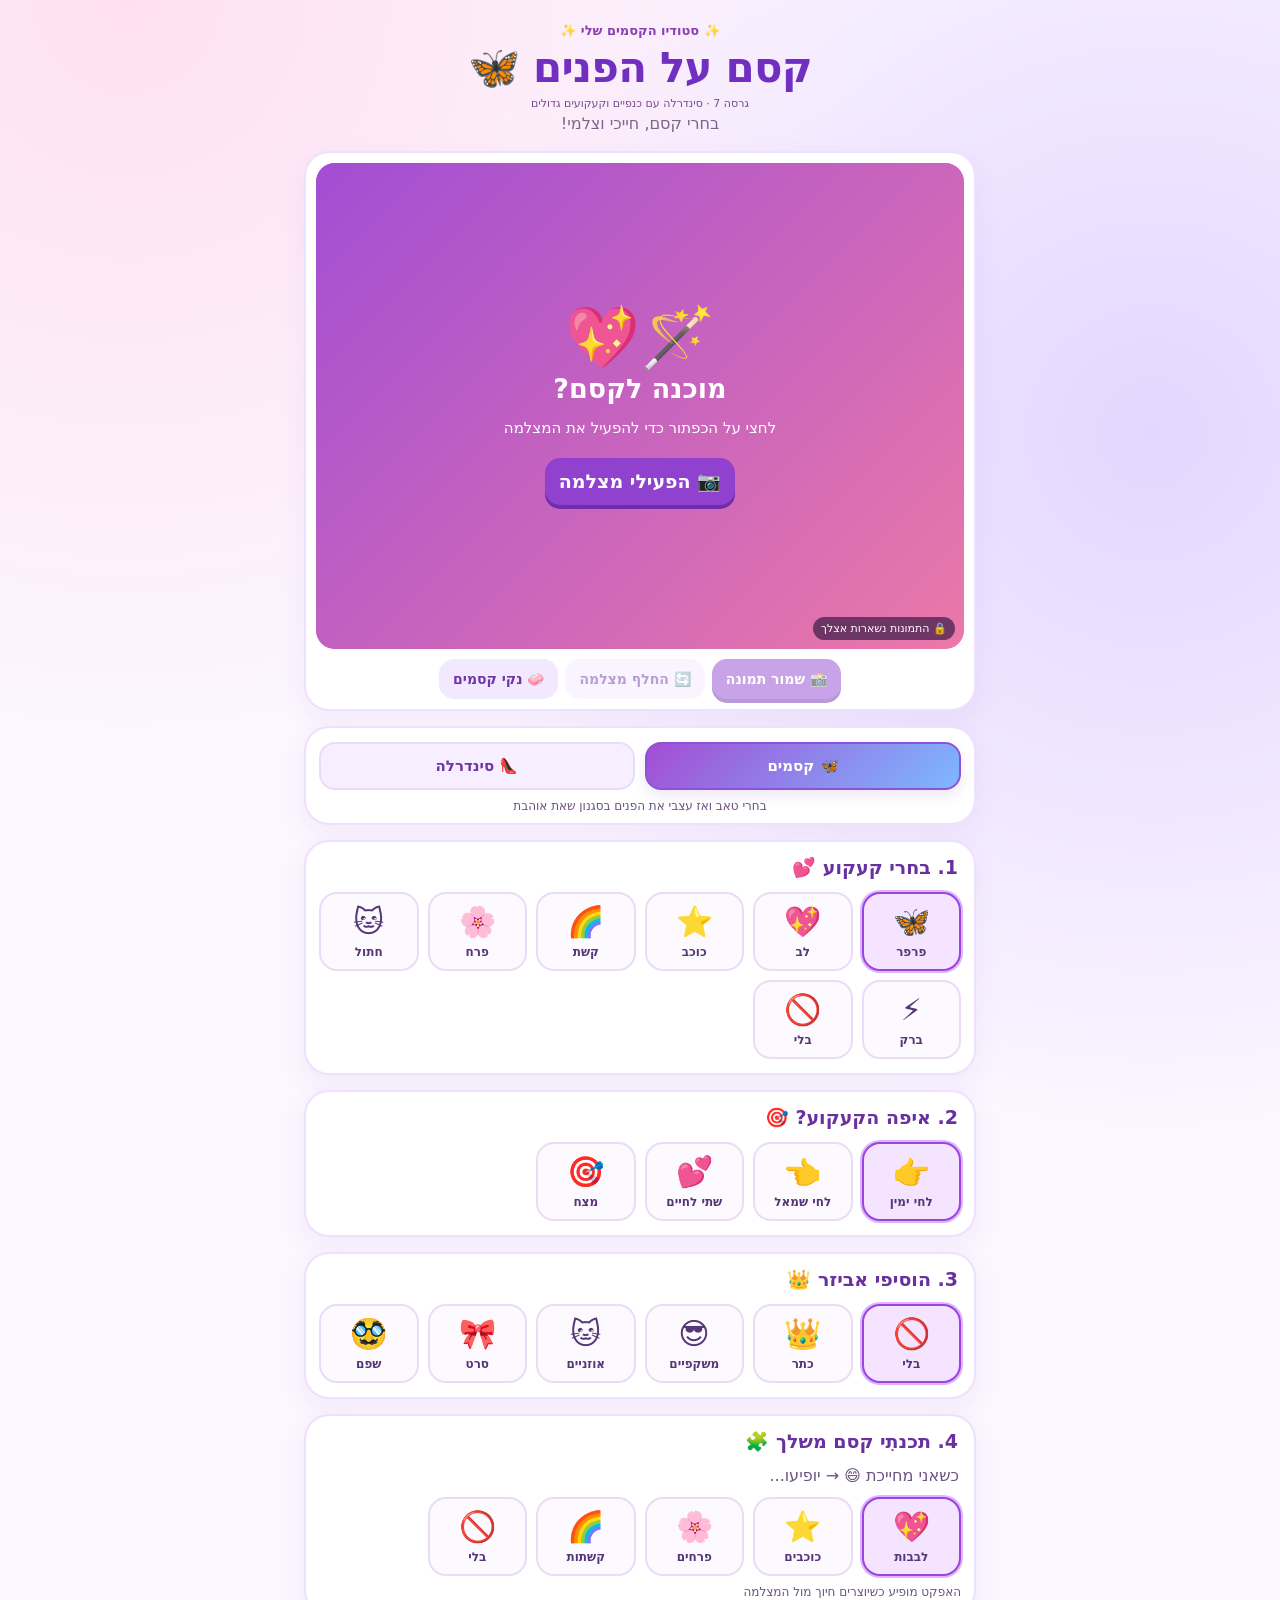
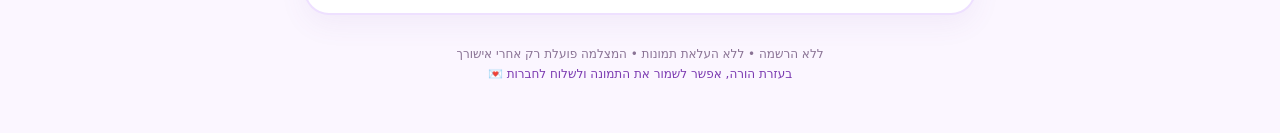
==== commit cb1ae996: "Revert "חנוכה" This reverts commit 096acbeb14860e77138164ce0182c9396116dae8." ====
--- a/face-magic/index.html
+++ b/face-magic/index.html
@@ -1,48 +1,68 @@
 <!doctype html>
 <html lang="he" dir="rtl">
 <head>
-<meta charset="utf-8"><meta name="viewport" content="width=device-width,initial-scale=1,viewport-fit=cover,user-scalable=no">
-<meta name="theme-color" content="#071333"><meta name="description" content="סטודיו צילום חנוכה עם קעקועים, כובעים וכתרים לכל המשפחה">
-<title>קסם חנוכה ✨ מצלמה לכולם</title>
-<link rel="stylesheet" href="style.css?v=hanukkah-3-local">
+  <meta charset="utf-8">
+  <meta name="viewport" content="width=device-width, initial-scale=1, viewport-fit=cover">
+  <meta name="theme-color" content="#8f49d8">
+  <meta name="description" content="קסם על הפנים: משחק פילטרים וקעקועים עם מצלמה, לגילאי 6 ומעלה">
+  <title>קסם על הפנים ✨</title>
+  <link rel="stylesheet" href="style.css?v=7-wings">
 </head>
 <body>
-<main class="app">
-  <video id="video" autoplay muted playsinline aria-hidden="true"></video>
-  <canvas id="stage" aria-label="וידאו עם קעקועי חנוכה, כתרים ושפמים"></canvas>
-  <div class="shade shade-top"></div><div class="shade shade-bottom"></div>
-  <header class="topbar">
-    <div class="brand"><span class="brand-emoji">🕎</span><div><strong>קסם חנוכה</strong><small>מצלמה לכל המשפחה • פיות ונסיכות ✨</small></div></div>
-    <div class="right-actions"><span id="facesPill" class="pill">📷 מוכנים?</span><button id="flipButton" class="mini" disabled aria-label="החלפת מצלמה">🔄</button></div>
-  </header>
-  <section id="welcome" class="welcome">
-    <div class="welcome-glow">🕎</div>
-    <h1>חנוכה שמח!</h1>
-    <p>בוחרים קסם, מחייכים ומצטלמים יחד</p>
-    <button id="startButton" class="start">📷 הפעילו מצלמה</button>
-    <small>הצילום נשאר במכשיר שלכם • ללא הרשמה</small>
-  </section>
-  <div id="greeting" class="greeting" aria-hidden="true">✨ חנוכה שמח! ✨</div>
-  <section id="loading" class="loading" hidden role="status" aria-live="polite">טוענים זיהוי פנים... ✨</section>
-  <div id="errorBox" class="error-box" hidden><strong>זיהוי הפנים עדיין לא מוכן</strong><p id="errorDetails"></p><button id="retryButton">🔁 נסו שוב</button><small>אם הקבצים חסרים: בדקו ש־Actions הסתיים בהצלחה וש־Pages מוגדר ל־GitHub Actions.</small></div>
-  <section id="controlPanel" class="controls" aria-label="עיצוב הפילטרים">
-    <div class="tabs" role="tablist" aria-label="קטגוריות">
-      <button data-tab="tattoos" role="tab" aria-selected="true" class="selected">💙 קעקועים</button>
-      <button data-tab="headwear" role="tab" aria-selected="false">👑 כתרים וכובעים</button>
-      <button data-tab="fun" role="tab" aria-selected="false">🥸 שפם ואפקטים</button>
+  <main class="app">
+    <header>
+      <div class="eyebrow">✨ סטודיו הקסמים שלי ✨</div>
+      <h1>קסם על הפנים <span>🦋</span></h1>
+      <p class="version">גרסה 7 · סינדרלה עם כנפיים וקעקועים גדולים</p>
+      <p>בחרי קסם, חייכי וצלמי!</p>
+    </header>
+
+    <section class="camera-card" aria-label="מצלמה ואפקטים">
+      <div class="camera-frame" id="cameraFrame">
+        <video id="video" autoplay muted playsinline aria-hidden="true"></video>
+        <canvas id="view" aria-label="תמונה מהמצלמה עם אפקטים"></canvas>
+        <div class="empty" id="empty"><div class="empty-emoji">🪄💖</div><strong>מוכנה לקסם?</strong><p>לחצי על הכפתור כדי להפעיל את המצלמה</p><button id="startButton" class="primary large">📷 הפעילי מצלמה</button></div>
+        <div id="status" class="status" role="status" aria-live="polite"></div>
+        <span class="privacy">🔒 התמונות נשארות אצלך</span>
+      </div>
+      <div id="modelPanel" class="model-panel" hidden>
+        <strong>⚠️ זיהוי הפנים לא נטען</strong>
+        <p>המצלמה עובדת, אבל צריך לטעון ספריית זיהוי פנים וקובץ מודל מהאינטרנט. בדקי חיבור ורענני, או נסי שוב.</p>
+        <p id="modelDetails" class="model-details" dir="ltr"></p>
+        <button id="retryButton" type="button" class="secondary">🔁 נסי שוב לטעון זיהוי פנים</button>
+      </div>
+      <div class="camera-buttons">
+        <button id="saveButton" class="primary" disabled>📸 שמור תמונה</button>
+        <button id="switchButton" class="secondary" disabled>🔄 החלף מצלמה</button>
+        <button id="clearButton" class="secondary">🧼 נקי קסמים</button>
+      </div>
+    </section>
+
+    <section class="tabs panel compact" aria-label="בחירת עולם קסם">
+      <div class="tab-buttons" role="tablist" aria-label="עולמות משחק">
+        <button class="tab-button active" type="button" data-tab="magic" role="tab" aria-selected="true">🦋 קסמים</button>
+        <button class="tab-button" type="button" data-tab="cinderella" role="tab" aria-selected="false">👠 סינדרלה</button>
+      </div>
+      <p class="hint tiny center">בחרי טאב ואז עצבי את הפנים בסגנון שאת אוהבת</p>
+    </section>
+
+    <div class="tab-page active" data-page="magic">
+      <section class="panel" aria-label="בחירת קעקוע"><h2>1. בחרי קעקוע 💕</h2><div class="choices" id="tattooChoices"></div></section>
+      <section class="panel" aria-label="בחירת מיקום"><h2>2. איפה הקעקוע? 🎯</h2><div class="choices" id="positionChoices"></div></section>
+      <section class="panel" aria-label="אביזרי פנים"><h2>3. הוסיפי אביזר 👑</h2><div class="choices" id="accessoryChoices"></div></section>
+      <section class="panel" aria-label="תכנות קסם"><h2>4. תכנתִי קסם משלך 🧩</h2><p class="hint">כשאני מחייכת 😄 → יופיעו...</p><div class="choices" id="smileChoices"></div><p class="hint tiny">האפקט מופיע כשיוצרים חיוך מול המצלמה</p></section>
     </div>
-    <div id="choices" class="choices" aria-label="אפשרויות עיצוב"></div>
-    <div class="second-row">
-      <div class="scale-wrap"><label for="size">גודל</label><input id="size" type="range" min="65" max="150" value="110" step="5" aria-label="גודל האפקטים"></div>
-      <label class="switch"><input id="bothCheeks" type="checkbox" checked><span>שתי לחיים</span></label>
-      <button id="resetButton" class="quiet">🧼 ניקוי</button>
+
+    <div class="tab-page" data-page="cinderella">
+      <section class="panel" aria-label="קעקועי סינדרלה"><h2>1. קעקועים מאוירים של סינדרלה 👠</h2><div class="choices" id="cinderellaTattooChoices"></div></section>
+      <section class="panel" aria-label="חברים מהאגדה"><h2>2. מי מצטרף לתמונה? ✨</h2><div class="choices" id="cinderellaCompanionChoices"></div></section>
+      <section class="panel" aria-label="אביזר מלכותי"><h2>3. כתר מלכותי 👑</h2><div class="choices" id="cinderellaAccessoryChoices"></div></section>
+      <section class="panel" aria-label="כנפיים"><h2>4. כנפיים קסומות 🪽</h2><div class="choices" id="cinderellaWingsChoices"></div><p class="hint tiny">הכנפיים מופיעות לצד הפנים, בלי לכסות אותן.</p></section>
+      <section class="panel" aria-label="מיקום קעקוע"><h2>5. איפה הקעקוע? 🎯</h2><div class="choices" id="cinderellaPositionChoices"></div></section>
     </div>
-    <div class="bottom-actions">
-      <button id="saveButton" class="capture" disabled>📸 שמירת תמונה</button>
-      <button id="shareButton" class="share" disabled>💌 שיתוף</button>
-    </div>
-    <div class="footer-hint">הבחירות חלות על כל הפנים שזוהו • מתאים ל־GitHub Pages</div>
-  </section>
-</main>
-<script type="module" src="app.js?v=hanukkah-3-local"></script>
-</body></html>
+
+    <footer>ללא הרשמה • ללא העלאת תמונות • המצלמה פועלת רק אחרי אישורך<br><span>בעזרת הורה, אפשר לשמור את התמונה ולשלוח לחברות 💌</span></footer>
+  </main>
+  <script type="module" src="app.js?v=7-wings"></script>
+</body>
+</html>
--- a/face-magic/style.css
+++ b/face-magic/style.css
@@ -1,3 +1,13 @@
-:root{color-scheme:dark;font-family:system-ui,"Segoe UI",Arial,sans-serif;color:#fff;background:#050a1d;--gold:#ffe29b;--blue:#3568dc}*{box-sizing:border-box}html,body,.app{height:100%;height:100dvh;width:100%;margin:0;overflow:hidden}body{touch-action:pan-y}.app{position:relative;background:radial-gradient(ellipse at 45% 35%,#1b3867,#050a1d 75%);isolation:isolate}#video{display:none}#stage{width:100%;height:100%;position:absolute;inset:0;display:block;object-fit:cover}.shade{position:absolute;left:0;right:0;pointer-events:none}.shade-top{top:0;height:145px;background:linear-gradient(#03071ccc,transparent)}.shade-bottom{bottom:0;height:min(47vh,400px);background:linear-gradient(transparent,#02091bd9 36%,#06102cf2)}.topbar{position:absolute;z-index:10;top:0;left:0;right:0;display:flex;justify-content:space-between;align-items:center;padding:calc(env(safe-area-inset-top) + 12px) 14px 8px;gap:10px}.brand{display:flex;align-items:center;gap:9px;text-shadow:0 2px 4px #000a}.brand-emoji{font-size:30px}.brand strong{display:block;font-size:19px;letter-spacing:-.3px}.brand small{font-size:11px;color:#e4e9ff}.right-actions{display:flex;gap:6px;align-items:center}.pill{font-weight:700;font-size:11px;background:#08122cbf;padding:8px 10px;border:1px solid #ffffff38;border-radius:18px;white-space:nowrap}.mini{border-radius:13px;padding:9px 11px;background:#ffffff32;color:#fff}button{font:inherit;cursor:pointer;border:0;touch-action:manipulation}button:disabled{opacity:.55;cursor:not-allowed}.welcome{position:absolute;z-index:12;inset:0;display:flex;flex-direction:column;align-items:center;justify-content:center;text-align:center;gap:13px;padding:32px;background:radial-gradient(ellipse at 50% 32%,#2d47a3ad,#071231ee 58%,#030a20 94%)}.welcome[hidden]{display:none}.welcome-glow{font-size:95px;filter:drop-shadow(0 0 22px #ffcc53aa)}.welcome h1{margin:0;font-size:clamp(36px,9vw,60px);color:var(--gold);text-shadow:0 2px 20px #fca53699}.welcome p{font-size:16px;margin:0;color:#e4ebff;max-width:260px}.welcome small{font-size:12px;color:#d3d8e9}.start{background:linear-gradient(125deg,#ffda72,#ff9f48);color:#17214a;font-size:21px;font-weight:900;padding:17px 28px;border-radius:18px;box-shadow:0 6px 23px #ffb54366}.greeting{position:absolute;top:calc(env(safe-area-inset-top) + 81px);left:0;right:0;z-index:4;text-align:center;font-size:clamp(22px,5.2vw,40px);font-weight:1000;color:#ffe7a5;text-shadow:0 3px 0 #a46b1d,0 0 20px #fdcf6a;font-family:system-ui,sans-serif;pointer-events:none;letter-spacing:.3px}.controls{position:absolute;z-index:8;bottom:0;left:0;right:0;max-width:920px;margin:auto;padding:8px 10px calc(env(safe-area-inset-bottom) + 9px);border-radius:20px 20px 0 0;background:linear-gradient(#101d47eb,#091337fb);border:1px solid #ffffff2d;box-shadow:0 -8px 30px #0008}.tabs{display:grid;grid-template-columns:1fr 1fr 1fr;gap:6px}.tabs button{color:#dfe6ff;background:#ffffff16;font-size:clamp(11px,3vw,14px);padding:10px 4px;border-radius:12px;font-weight:850;border:1px solid #ffffff2b}.tabs button.selected{background:linear-gradient(125deg,#f5c75f,#ffecaf);border-color:#ffdf80;color:#23315b}.choices{display:flex;gap:8px;overflow-x:auto;overscroll-behavior-x:contain;scroll-snap-type:x proximity;padding:10px 1px 7px;scrollbar-width:thin}.choice{position:relative;flex:0 0 88px;width:88px;min-height:94px;padding:7px 5px 5px;border-radius:13px;background:#e8effb10;border:1.5px solid #ffffff3c;color:#fff;display:flex;flex-direction:column;align-items:center;justify-content:center;gap:3px;scroll-snap-align:start}.choice.selected{background:#ffffff24;border:2px solid #ffd66f;box-shadow:0 0 12px #f7be5188}.choice img{height:56px;width:75px;object-fit:contain;filter:drop-shadow(0 2px 4px #0008)}.choice .icon{font-size:40px;line-height:1.3}.choice span:last-child{font-size:11px;line-height:1.2;max-width:100%;white-space:normal}.second-row{display:flex;align-items:center;gap:10px;justify-content:space-between;font-size:12px;padding:3px 2px 8px}.scale-wrap{display:flex;align-items:center;gap:6px;min-width:90px;flex:1;max-width:210px}.scale-wrap input{width:100%;accent-color:#f1c762}.switch{white-space:nowrap;display:flex;gap:4px;align-items:center}.switch input{accent-color:#ffd472}.quiet{background:#ffffff24;border:1px solid #ffffff38;color:#fff;border-radius:12px;padding:8px 12px;font-size:12px;white-space:nowrap}.bottom-actions{display:flex;gap:8px}.bottom-actions button{border-radius:14px;padding:12px 6px;font-weight:900;font-size:clamp(14px,4vw,17px)}.capture{flex:2;background:linear-gradient(125deg,#ffe18a,#ffab51);color:#19264b}.share{flex:1;background:#3557ab;color:#fff;border:1px solid #718de2}.footer-hint{font-size:10px;color:#aebeea;text-align:center;padding-top:6px}.loading{position:absolute;z-index:9;top:calc(env(safe-area-inset-top) + 150px);left:50%;transform:translateX(-50%);padding:9px 13px;border-radius:12px;background:#071838ce;max-width:90%;font-size:13px;white-space:nowrap}.loading[hidden],.error-box[hidden]{display:none}.error-box{position:absolute;z-index:11;top:calc(env(safe-area-inset-top) + 145px);left:12px;right:12px;max-width:480px;margin:auto;background:#24132be8;border:1px solid #f8abc8;border-radius:17px;padding:15px;font-size:13px}.error-box p{direction:ltr;text-align:left;overflow-wrap:anywhere;max-height:90px;overflow:auto}.error-box button{background:#fff;color:#342957;padding:8px 13px;border-radius:10px;font-weight:700}@media(max-height:680px){.choices{padding:6px 1px 3px}.choice{min-height:75px;flex-basis:74px;width:74px;padding:4px}.choice img{height:40px;width:63px}.choice .icon{font-size:31px}.tabs button{padding:8px 3px}.footer-hint{display:none}.second-row{padding-bottom:4px}.greeting{top:calc(env(safe-area-inset-top) + 70px)}}
-/* Greeting is rendered by Canvas, including in saved photos. */
-.greeting{display:none}
+:root{font-family:system-ui,-apple-system,"Segoe UI",Arial,sans-serif;color:#43295d;background:#fbf6ff;font-synthesis:none}*{box-sizing:border-box}body{margin:0;background:radial-gradient(circle at 10% 0,#ffe0f2 0,transparent 35%),radial-gradient(circle at 90% 25%,#e4d6ff 0,transparent 40%),#fbf6ff}.app{max-width:700px;margin:auto;padding:16px 14px 34px}header{text-align:center;padding:7px 0 14px}.eyebrow{color:#8a3fb5;font-weight:700;font-size:13px}h1{font-size:clamp(29px,7vw,42px);margin:5px 0;color:#712fc1;letter-spacing:-.8px}header p{margin:4px;color:#7d6489;font-size:16px}.camera-card,.panel{background:white;border:2px solid #eee0ff;border-radius:25px;box-shadow:0 10px 28px #7249a011;margin-bottom:15px}.camera-card{padding:10px}.camera-frame{width:100%;aspect-ratio:3/4;max-height:67vh;background:linear-gradient(130deg,#b967e2,#f29ccb);position:relative;overflow:hidden;border-radius:19px;display:flex;align-items:center;justify-content:center}.camera-frame video{display:none}.camera-frame canvas{display:block;width:100%;height:100%;object-fit:contain}.empty{position:absolute;inset:0;display:flex;flex-direction:column;align-items:center;justify-content:center;color:white;text-align:center;padding:20px;background:linear-gradient(135deg,#a24ed4,#eb78a8)}.empty-emoji{font-size:60px}.empty strong{font-size:27px}.empty p{font-size:15px;max-width:280px}.status{position:absolute;top:10px;left:10px;right:10px;pointer-events:none;text-align:center;color:white;font-size:13px;text-shadow:0 1px 3px #443;z-index:2}.status:not(:empty){background:#4f2d7caa;border-radius:12px;padding:6px}.privacy{position:absolute;bottom:9px;right:9px;background:#321743aa;color:white;border-radius:12px;padding:5px 8px;font-size:11px;z-index:2}.camera-buttons{display:flex;justify-content:center;flex-wrap:wrap;gap:7px;padding-top:10px}button{font:inherit;cursor:pointer;touch-action:manipulation;border:0}button:disabled{opacity:.48;cursor:not-allowed}.primary,.secondary{padding:12px 14px;border-radius:15px;font-weight:800;font-size:14px}.primary{background:#9041ce;color:white;box-shadow:0 4px 0 #6f2cad}.primary:not(:disabled):active{transform:translateY(3px);box-shadow:0 1px 0 #6f2cad}.secondary{background:#f3e9fe;color:#7135aa}.large{font-size:19px;margin:6px}.panel{padding:14px 13px}.panel.compact{padding-bottom:10px}.panel h2{font-size:19px;margin:0 3px 13px;color:#68319f}.choices{display:grid;grid-template-columns:repeat(4,minmax(0,1fr));gap:9px}.choice{border:2px solid #eadcf6;border-radius:18px;background:#fdfaff;min-height:79px;display:flex;align-items:center;justify-content:center;flex-direction:column;padding:7px 3px;gap:4px;color:#553678;transition:border-color .12s,background .12s,transform .12s}.choice.active{border-color:#9c43e0;background:#f4e4ff;box-shadow:0 0 0 2px #dcb6ff}.choice:not(.active):active{transform:translateY(2px)}.choice .emoji{font-size:31px;line-height:1.2}.choice .name{font-size:12px;font-weight:750;text-align:center}.hint{margin:0 2px 12px;color:#6b5280}.tiny{font-size:12px;margin:9px 0 0}.center{text-align:center}footer{text-align:center;font-size:12px;color:#8a7395;line-height:1.7;padding:14px}footer span{color:#7b3ab1}.tab-buttons{display:grid;grid-template-columns:1fr 1fr;gap:10px}.tab-button{padding:13px 12px;border-radius:16px;background:#f7efff;color:#6d35a5;font-weight:800;font-size:15px;border:2px solid #eadcf6}.tab-button.active{background:linear-gradient(135deg,#a24ed4,#7db7ff);color:#fff;border-color:#8d52d6;box-shadow:0 6px 14px #7b4cc622}.tab-page{display:none}.tab-page.active{display:block}.model-panel{background:#fff2f4;border:2px solid #e99dac;border-radius:17px;padding:12px;margin-top:10px;color:#803250;line-height:1.5}.model-panel[hidden]{display:none}.model-panel p{font-size:13px;margin:8px 0}.model-details{direction:ltr;text-align:left;word-break:break-word;white-space:normal;max-height:130px;overflow:auto;font:11px/1.4 monospace;background:#fff;padding:8px;border-radius:8px}.version{font-size:11px!important;color:#754b8e!important;margin-top:0!important}
+@media(min-width:650px){.choices{grid-template-columns:repeat(6,minmax(0,1fr))}.camera-frame{aspect-ratio:4/3}}
+@media(max-width:350px){.choice .emoji{font-size:26px}.primary,.secondary,.tab-button{font-size:12px;padding:10px}}
+@media(prefers-reduced-motion:reduce){*{transition:none!important}}
+
+/* Cinderella: illustrated choices */
+.choice .emoji{font-size:30px;display:flex;align-items:center;justify-content:center;min-height:37px}
+.choice .emoji img{width:43px;height:43px;object-fit:contain;filter:drop-shadow(0 2px 3px #7d4cac25)}
+.tab-page[data-page="cinderella"] .panel{border-color:#c9dcff;background:linear-gradient(160deg,#fff,#f8faff)}
+.tab-page[data-page="cinderella"] .choice.active{background:#eaf3ff;border-color:#5895d6}
+
+/* Display supplied artwork, not emoji stand-ins, in Cinderella selections. */
+.choice .emoji img{width:58px;height:53px;object-fit:contain;display:block;filter:drop-shadow(0 2px 3px rgba(70,58,145,.16))}.choice:has(img){min-height:105px}.choice .name{line-height:1.2}
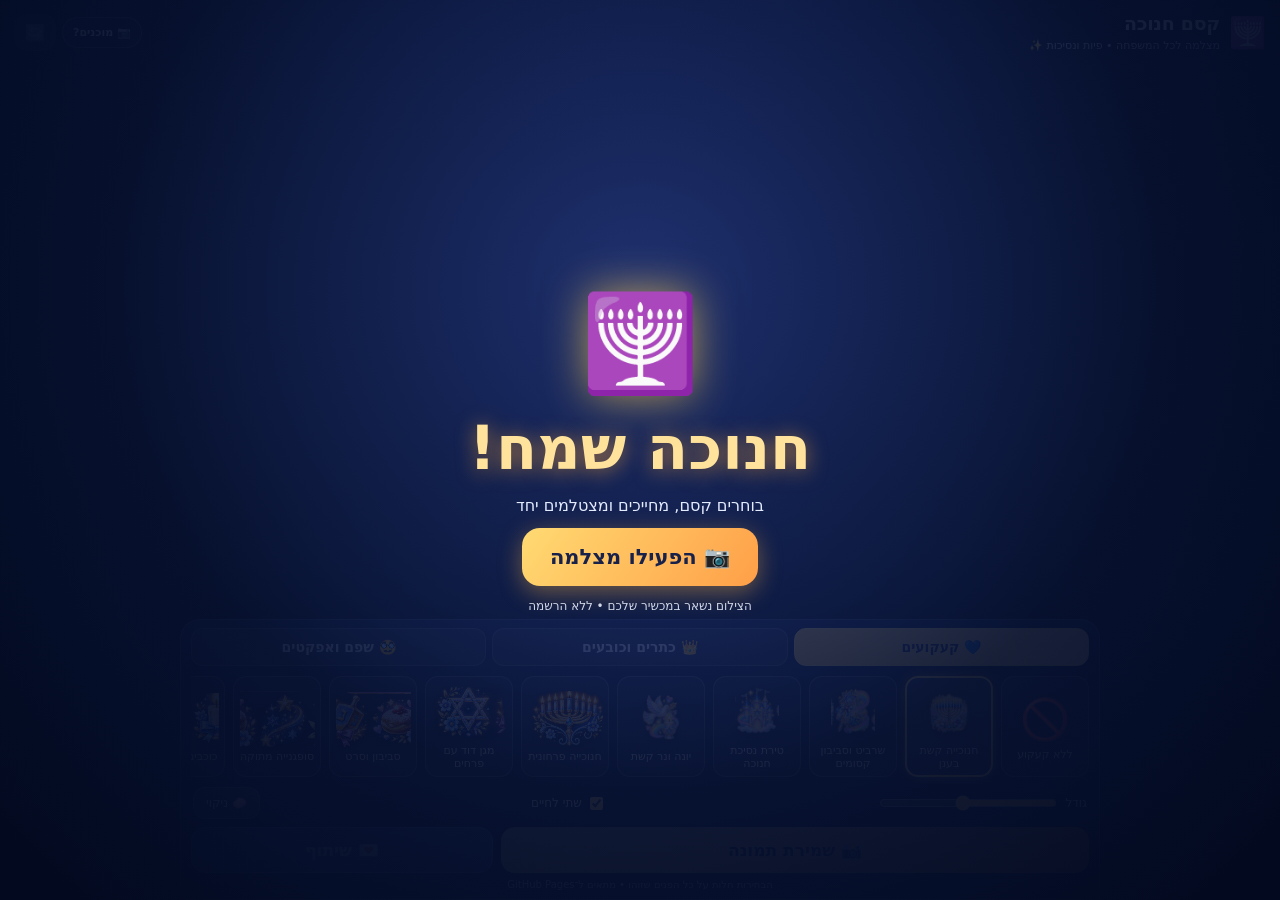
==== commit bb4c0866: "חנוכה" ====
--- a/face-magic/index.html
+++ b/face-magic/index.html
@@ -1,68 +1,48 @@
 <!doctype html>
 <html lang="he" dir="rtl">
 <head>
-  <meta charset="utf-8">
-  <meta name="viewport" content="width=device-width, initial-scale=1, viewport-fit=cover">
-  <meta name="theme-color" content="#8f49d8">
-  <meta name="description" content="קסם על הפנים: משחק פילטרים וקעקועים עם מצלמה, לגילאי 6 ומעלה">
-  <title>קסם על הפנים ✨</title>
-  <link rel="stylesheet" href="style.css?v=7-wings">
+<meta charset="utf-8"><meta name="viewport" content="width=device-width,initial-scale=1,viewport-fit=cover,user-scalable=no">
+<meta name="theme-color" content="#071333"><meta name="description" content="סטודיו צילום חנוכה עם קעקועים, כובעים וכתרים לכל המשפחה">
+<title>קסם חנוכה ✨ מצלמה לכולם</title>
+<link rel="stylesheet" href="style.css?v=hanukkah-4-working-loader">
 </head>
 <body>
-  <main class="app">
-    <header>
-      <div class="eyebrow">✨ סטודיו הקסמים שלי ✨</div>
-      <h1>קסם על הפנים <span>🦋</span></h1>
-      <p class="version">גרסה 7 · סינדרלה עם כנפיים וקעקועים גדולים</p>
-      <p>בחרי קסם, חייכי וצלמי!</p>
-    </header>
-
-    <section class="camera-card" aria-label="מצלמה ואפקטים">
-      <div class="camera-frame" id="cameraFrame">
-        <video id="video" autoplay muted playsinline aria-hidden="true"></video>
-        <canvas id="view" aria-label="תמונה מהמצלמה עם אפקטים"></canvas>
-        <div class="empty" id="empty"><div class="empty-emoji">🪄💖</div><strong>מוכנה לקסם?</strong><p>לחצי על הכפתור כדי להפעיל את המצלמה</p><button id="startButton" class="primary large">📷 הפעילי מצלמה</button></div>
-        <div id="status" class="status" role="status" aria-live="polite"></div>
-        <span class="privacy">🔒 התמונות נשארות אצלך</span>
-      </div>
-      <div id="modelPanel" class="model-panel" hidden>
-        <strong>⚠️ זיהוי הפנים לא נטען</strong>
-        <p>המצלמה עובדת, אבל צריך לטעון ספריית זיהוי פנים וקובץ מודל מהאינטרנט. בדקי חיבור ורענני, או נסי שוב.</p>
-        <p id="modelDetails" class="model-details" dir="ltr"></p>
-        <button id="retryButton" type="button" class="secondary">🔁 נסי שוב לטעון זיהוי פנים</button>
-      </div>
-      <div class="camera-buttons">
-        <button id="saveButton" class="primary" disabled>📸 שמור תמונה</button>
-        <button id="switchButton" class="secondary" disabled>🔄 החלף מצלמה</button>
-        <button id="clearButton" class="secondary">🧼 נקי קסמים</button>
-      </div>
-    </section>
-
-    <section class="tabs panel compact" aria-label="בחירת עולם קסם">
-      <div class="tab-buttons" role="tablist" aria-label="עולמות משחק">
-        <button class="tab-button active" type="button" data-tab="magic" role="tab" aria-selected="true">🦋 קסמים</button>
-        <button class="tab-button" type="button" data-tab="cinderella" role="tab" aria-selected="false">👠 סינדרלה</button>
-      </div>
-      <p class="hint tiny center">בחרי טאב ואז עצבי את הפנים בסגנון שאת אוהבת</p>
-    </section>
-
-    <div class="tab-page active" data-page="magic">
-      <section class="panel" aria-label="בחירת קעקוע"><h2>1. בחרי קעקוע 💕</h2><div class="choices" id="tattooChoices"></div></section>
-      <section class="panel" aria-label="בחירת מיקום"><h2>2. איפה הקעקוע? 🎯</h2><div class="choices" id="positionChoices"></div></section>
-      <section class="panel" aria-label="אביזרי פנים"><h2>3. הוסיפי אביזר 👑</h2><div class="choices" id="accessoryChoices"></div></section>
-      <section class="panel" aria-label="תכנות קסם"><h2>4. תכנתִי קסם משלך 🧩</h2><p class="hint">כשאני מחייכת 😄 → יופיעו...</p><div class="choices" id="smileChoices"></div><p class="hint tiny">האפקט מופיע כשיוצרים חיוך מול המצלמה</p></section>
+<main class="app">
+  <video id="video" autoplay muted playsinline aria-hidden="true"></video>
+  <canvas id="stage" aria-label="וידאו עם קעקועי חנוכה, כתרים ושפמים"></canvas>
+  <div class="shade shade-top"></div><div class="shade shade-bottom"></div>
+  <header class="topbar">
+    <div class="brand"><span class="brand-emoji">🕎</span><div><strong>קסם חנוכה</strong><small>מצלמה לכל המשפחה • פיות ונסיכות ✨</small></div></div>
+    <div class="right-actions"><span id="facesPill" class="pill">📷 מוכנים?</span><button id="flipButton" class="mini" disabled aria-label="החלפת מצלמה">🔄</button></div>
+  </header>
+  <section id="welcome" class="welcome">
+    <div class="welcome-glow">🕎</div>
+    <h1>חנוכה שמח!</h1>
+    <p>בוחרים קסם, מחייכים ומצטלמים יחד</p>
+    <button id="startButton" class="start">📷 הפעילו מצלמה</button>
+    <small>הצילום נשאר במכשיר שלכם • ללא הרשמה</small>
+  </section>
+  <div id="greeting" class="greeting" aria-hidden="true">✨ חנוכה שמח! ✨</div>
+  <section id="loading" class="loading" hidden role="status" aria-live="polite">טוענים זיהוי פנים... ✨</section>
+  <div id="errorBox" class="error-box" hidden><strong>זיהוי הפנים עדיין לא מוכן</strong><p id="errorDetails"></p><button id="retryButton">🔁 נסו שוב</button><small>אם הקבצים חסרים: בדקו ש־Actions הסתיים בהצלחה וש־Pages מוגדר ל־GitHub Actions.</small></div>
+  <section id="controlPanel" class="controls" aria-label="עיצוב הפילטרים">
+    <div class="tabs" role="tablist" aria-label="קטגוריות">
+      <button data-tab="tattoos" role="tab" aria-selected="true" class="selected">💙 קעקועים</button>
+      <button data-tab="headwear" role="tab" aria-selected="false">👑 כתרים וכובעים</button>
+      <button data-tab="fun" role="tab" aria-selected="false">🥸 שפם ואפקטים</button>
     </div>
-
-    <div class="tab-page" data-page="cinderella">
-      <section class="panel" aria-label="קעקועי סינדרלה"><h2>1. קעקועים מאוירים של סינדרלה 👠</h2><div class="choices" id="cinderellaTattooChoices"></div></section>
-      <section class="panel" aria-label="חברים מהאגדה"><h2>2. מי מצטרף לתמונה? ✨</h2><div class="choices" id="cinderellaCompanionChoices"></div></section>
-      <section class="panel" aria-label="אביזר מלכותי"><h2>3. כתר מלכותי 👑</h2><div class="choices" id="cinderellaAccessoryChoices"></div></section>
-      <section class="panel" aria-label="כנפיים"><h2>4. כנפיים קסומות 🪽</h2><div class="choices" id="cinderellaWingsChoices"></div><p class="hint tiny">הכנפיים מופיעות לצד הפנים, בלי לכסות אותן.</p></section>
-      <section class="panel" aria-label="מיקום קעקוע"><h2>5. איפה הקעקוע? 🎯</h2><div class="choices" id="cinderellaPositionChoices"></div></section>
+    <div id="choices" class="choices" aria-label="אפשרויות עיצוב"></div>
+    <div class="second-row">
+      <div class="scale-wrap"><label for="size">גודל</label><input id="size" type="range" min="65" max="150" value="110" step="5" aria-label="גודל האפקטים"></div>
+      <label class="switch"><input id="bothCheeks" type="checkbox" checked><span>שתי לחיים</span></label>
+      <button id="resetButton" class="quiet">🧼 ניקוי</button>
     </div>
-
-    <footer>ללא הרשמה • ללא העלאת תמונות • המצלמה פועלת רק אחרי אישורך<br><span>בעזרת הורה, אפשר לשמור את התמונה ולשלוח לחברות 💌</span></footer>
-  </main>
-  <script type="module" src="app.js?v=7-wings"></script>
-</body>
-</html>
+    <div class="bottom-actions">
+      <button id="saveButton" class="capture" disabled>📸 שמירת תמונה</button>
+      <button id="shareButton" class="share" disabled>💌 שיתוף</button>
+    </div>
+    <div class="footer-hint">הבחירות חלות על כל הפנים שזוהו • מתאים ל־GitHub Pages</div>
+  </section>
+</main>
+<script type="module" src="app.js?v=hanukkah-4-working-loader"></script>
+</body></html>
--- a/face-magic/style.css
+++ b/face-magic/style.css
@@ -1,13 +1,3 @@
-:root{font-family:system-ui,-apple-system,"Segoe UI",Arial,sans-serif;color:#43295d;background:#fbf6ff;font-synthesis:none}*{box-sizing:border-box}body{margin:0;background:radial-gradient(circle at 10% 0,#ffe0f2 0,transparent 35%),radial-gradient(circle at 90% 25%,#e4d6ff 0,transparent 40%),#fbf6ff}.app{max-width:700px;margin:auto;padding:16px 14px 34px}header{text-align:center;padding:7px 0 14px}.eyebrow{color:#8a3fb5;font-weight:700;font-size:13px}h1{font-size:clamp(29px,7vw,42px);margin:5px 0;color:#712fc1;letter-spacing:-.8px}header p{margin:4px;color:#7d6489;font-size:16px}.camera-card,.panel{background:white;border:2px solid #eee0ff;border-radius:25px;box-shadow:0 10px 28px #7249a011;margin-bottom:15px}.camera-card{padding:10px}.camera-frame{width:100%;aspect-ratio:3/4;max-height:67vh;background:linear-gradient(130deg,#b967e2,#f29ccb);position:relative;overflow:hidden;border-radius:19px;display:flex;align-items:center;justify-content:center}.camera-frame video{display:none}.camera-frame canvas{display:block;width:100%;height:100%;object-fit:contain}.empty{position:absolute;inset:0;display:flex;flex-direction:column;align-items:center;justify-content:center;color:white;text-align:center;padding:20px;background:linear-gradient(135deg,#a24ed4,#eb78a8)}.empty-emoji{font-size:60px}.empty strong{font-size:27px}.empty p{font-size:15px;max-width:280px}.status{position:absolute;top:10px;left:10px;right:10px;pointer-events:none;text-align:center;color:white;font-size:13px;text-shadow:0 1px 3px #443;z-index:2}.status:not(:empty){background:#4f2d7caa;border-radius:12px;padding:6px}.privacy{position:absolute;bottom:9px;right:9px;background:#321743aa;color:white;border-radius:12px;padding:5px 8px;font-size:11px;z-index:2}.camera-buttons{display:flex;justify-content:center;flex-wrap:wrap;gap:7px;padding-top:10px}button{font:inherit;cursor:pointer;touch-action:manipulation;border:0}button:disabled{opacity:.48;cursor:not-allowed}.primary,.secondary{padding:12px 14px;border-radius:15px;font-weight:800;font-size:14px}.primary{background:#9041ce;color:white;box-shadow:0 4px 0 #6f2cad}.primary:not(:disabled):active{transform:translateY(3px);box-shadow:0 1px 0 #6f2cad}.secondary{background:#f3e9fe;color:#7135aa}.large{font-size:19px;margin:6px}.panel{padding:14px 13px}.panel.compact{padding-bottom:10px}.panel h2{font-size:19px;margin:0 3px 13px;color:#68319f}.choices{display:grid;grid-template-columns:repeat(4,minmax(0,1fr));gap:9px}.choice{border:2px solid #eadcf6;border-radius:18px;background:#fdfaff;min-height:79px;display:flex;align-items:center;justify-content:center;flex-direction:column;padding:7px 3px;gap:4px;color:#553678;transition:border-color .12s,background .12s,transform .12s}.choice.active{border-color:#9c43e0;background:#f4e4ff;box-shadow:0 0 0 2px #dcb6ff}.choice:not(.active):active{transform:translateY(2px)}.choice .emoji{font-size:31px;line-height:1.2}.choice .name{font-size:12px;font-weight:750;text-align:center}.hint{margin:0 2px 12px;color:#6b5280}.tiny{font-size:12px;margin:9px 0 0}.center{text-align:center}footer{text-align:center;font-size:12px;color:#8a7395;line-height:1.7;padding:14px}footer span{color:#7b3ab1}.tab-buttons{display:grid;grid-template-columns:1fr 1fr;gap:10px}.tab-button{padding:13px 12px;border-radius:16px;background:#f7efff;color:#6d35a5;font-weight:800;font-size:15px;border:2px solid #eadcf6}.tab-button.active{background:linear-gradient(135deg,#a24ed4,#7db7ff);color:#fff;border-color:#8d52d6;box-shadow:0 6px 14px #7b4cc622}.tab-page{display:none}.tab-page.active{display:block}.model-panel{background:#fff2f4;border:2px solid #e99dac;border-radius:17px;padding:12px;margin-top:10px;color:#803250;line-height:1.5}.model-panel[hidden]{display:none}.model-panel p{font-size:13px;margin:8px 0}.model-details{direction:ltr;text-align:left;word-break:break-word;white-space:normal;max-height:130px;overflow:auto;font:11px/1.4 monospace;background:#fff;padding:8px;border-radius:8px}.version{font-size:11px!important;color:#754b8e!important;margin-top:0!important}
-@media(min-width:650px){.choices{grid-template-columns:repeat(6,minmax(0,1fr))}.camera-frame{aspect-ratio:4/3}}
-@media(max-width:350px){.choice .emoji{font-size:26px}.primary,.secondary,.tab-button{font-size:12px;padding:10px}}
-@media(prefers-reduced-motion:reduce){*{transition:none!important}}
-
-/* Cinderella: illustrated choices */
-.choice .emoji{font-size:30px;display:flex;align-items:center;justify-content:center;min-height:37px}
-.choice .emoji img{width:43px;height:43px;object-fit:contain;filter:drop-shadow(0 2px 3px #7d4cac25)}
-.tab-page[data-page="cinderella"] .panel{border-color:#c9dcff;background:linear-gradient(160deg,#fff,#f8faff)}
-.tab-page[data-page="cinderella"] .choice.active{background:#eaf3ff;border-color:#5895d6}
-
-/* Display supplied artwork, not emoji stand-ins, in Cinderella selections. */
-.choice .emoji img{width:58px;height:53px;object-fit:contain;display:block;filter:drop-shadow(0 2px 3px rgba(70,58,145,.16))}.choice:has(img){min-height:105px}.choice .name{line-height:1.2}
+:root{color-scheme:dark;font-family:system-ui,"Segoe UI",Arial,sans-serif;color:#fff;background:#050a1d;--gold:#ffe29b;--blue:#3568dc}*{box-sizing:border-box}html,body,.app{height:100%;height:100dvh;width:100%;margin:0;overflow:hidden}body{touch-action:pan-y}.app{position:relative;background:radial-gradient(ellipse at 45% 35%,#1b3867,#050a1d 75%);isolation:isolate}#video{display:none}#stage{width:100%;height:100%;position:absolute;inset:0;display:block;object-fit:cover}.shade{position:absolute;left:0;right:0;pointer-events:none}.shade-top{top:0;height:145px;background:linear-gradient(#03071ccc,transparent)}.shade-bottom{bottom:0;height:min(47vh,400px);background:linear-gradient(transparent,#02091bd9 36%,#06102cf2)}.topbar{position:absolute;z-index:10;top:0;left:0;right:0;display:flex;justify-content:space-between;align-items:center;padding:calc(env(safe-area-inset-top) + 12px) 14px 8px;gap:10px}.brand{display:flex;align-items:center;gap:9px;text-shadow:0 2px 4px #000a}.brand-emoji{font-size:30px}.brand strong{display:block;font-size:19px;letter-spacing:-.3px}.brand small{font-size:11px;color:#e4e9ff}.right-actions{display:flex;gap:6px;align-items:center}.pill{font-weight:700;font-size:11px;background:#08122cbf;padding:8px 10px;border:1px solid #ffffff38;border-radius:18px;white-space:nowrap}.mini{border-radius:13px;padding:9px 11px;background:#ffffff32;color:#fff}button{font:inherit;cursor:pointer;border:0;touch-action:manipulation}button:disabled{opacity:.55;cursor:not-allowed}.welcome{position:absolute;z-index:12;inset:0;display:flex;flex-direction:column;align-items:center;justify-content:center;text-align:center;gap:13px;padding:32px;background:radial-gradient(ellipse at 50% 32%,#2d47a3ad,#071231ee 58%,#030a20 94%)}.welcome[hidden]{display:none}.welcome-glow{font-size:95px;filter:drop-shadow(0 0 22px #ffcc53aa)}.welcome h1{margin:0;font-size:clamp(36px,9vw,60px);color:var(--gold);text-shadow:0 2px 20px #fca53699}.welcome p{font-size:16px;margin:0;color:#e4ebff;max-width:260px}.welcome small{font-size:12px;color:#d3d8e9}.start{background:linear-gradient(125deg,#ffda72,#ff9f48);color:#17214a;font-size:21px;font-weight:900;padding:17px 28px;border-radius:18px;box-shadow:0 6px 23px #ffb54366}.greeting{position:absolute;top:calc(env(safe-area-inset-top) + 81px);left:0;right:0;z-index:4;text-align:center;font-size:clamp(22px,5.2vw,40px);font-weight:1000;color:#ffe7a5;text-shadow:0 3px 0 #a46b1d,0 0 20px #fdcf6a;font-family:system-ui,sans-serif;pointer-events:none;letter-spacing:.3px}.controls{position:absolute;z-index:8;bottom:0;left:0;right:0;max-width:920px;margin:auto;padding:8px 10px calc(env(safe-area-inset-bottom) + 9px);border-radius:20px 20px 0 0;background:linear-gradient(#101d47eb,#091337fb);border:1px solid #ffffff2d;box-shadow:0 -8px 30px #0008}.tabs{display:grid;grid-template-columns:1fr 1fr 1fr;gap:6px}.tabs button{color:#dfe6ff;background:#ffffff16;font-size:clamp(11px,3vw,14px);padding:10px 4px;border-radius:12px;font-weight:850;border:1px solid #ffffff2b}.tabs button.selected{background:linear-gradient(125deg,#f5c75f,#ffecaf);border-color:#ffdf80;color:#23315b}.choices{display:flex;gap:8px;overflow-x:auto;overscroll-behavior-x:contain;scroll-snap-type:x proximity;padding:10px 1px 7px;scrollbar-width:thin}.choice{position:relative;flex:0 0 88px;width:88px;min-height:94px;padding:7px 5px 5px;border-radius:13px;background:#e8effb10;border:1.5px solid #ffffff3c;color:#fff;display:flex;flex-direction:column;align-items:center;justify-content:center;gap:3px;scroll-snap-align:start}.choice.selected{background:#ffffff24;border:2px solid #ffd66f;box-shadow:0 0 12px #f7be5188}.choice img{height:56px;width:75px;object-fit:contain;filter:drop-shadow(0 2px 4px #0008)}.choice .icon{font-size:40px;line-height:1.3}.choice span:last-child{font-size:11px;line-height:1.2;max-width:100%;white-space:normal}.second-row{display:flex;align-items:center;gap:10px;justify-content:space-between;font-size:12px;padding:3px 2px 8px}.scale-wrap{display:flex;align-items:center;gap:6px;min-width:90px;flex:1;max-width:210px}.scale-wrap input{width:100%;accent-color:#f1c762}.switch{white-space:nowrap;display:flex;gap:4px;align-items:center}.switch input{accent-color:#ffd472}.quiet{background:#ffffff24;border:1px solid #ffffff38;color:#fff;border-radius:12px;padding:8px 12px;font-size:12px;white-space:nowrap}.bottom-actions{display:flex;gap:8px}.bottom-actions button{border-radius:14px;padding:12px 6px;font-weight:900;font-size:clamp(14px,4vw,17px)}.capture{flex:2;background:linear-gradient(125deg,#ffe18a,#ffab51);color:#19264b}.share{flex:1;background:#3557ab;color:#fff;border:1px solid #718de2}.footer-hint{font-size:10px;color:#aebeea;text-align:center;padding-top:6px}.loading{position:absolute;z-index:9;top:calc(env(safe-area-inset-top) + 150px);left:50%;transform:translateX(-50%);padding:9px 13px;border-radius:12px;background:#071838ce;max-width:90%;font-size:13px;white-space:nowrap}.loading[hidden],.error-box[hidden]{display:none}.error-box{position:absolute;z-index:11;top:calc(env(safe-area-inset-top) + 145px);left:12px;right:12px;max-width:480px;margin:auto;background:#24132be8;border:1px solid #f8abc8;border-radius:17px;padding:15px;font-size:13px}.error-box p{direction:ltr;text-align:left;overflow-wrap:anywhere;max-height:90px;overflow:auto}.error-box button{background:#fff;color:#342957;padding:8px 13px;border-radius:10px;font-weight:700}@media(max-height:680px){.choices{padding:6px 1px 3px}.choice{min-height:75px;flex-basis:74px;width:74px;padding:4px}.choice img{height:40px;width:63px}.choice .icon{font-size:31px}.tabs button{padding:8px 3px}.footer-hint{display:none}.second-row{padding-bottom:4px}.greeting{top:calc(env(safe-area-inset-top) + 70px)}}
+/* Greeting is rendered by Canvas, including in saved photos. */
+.greeting{display:none}
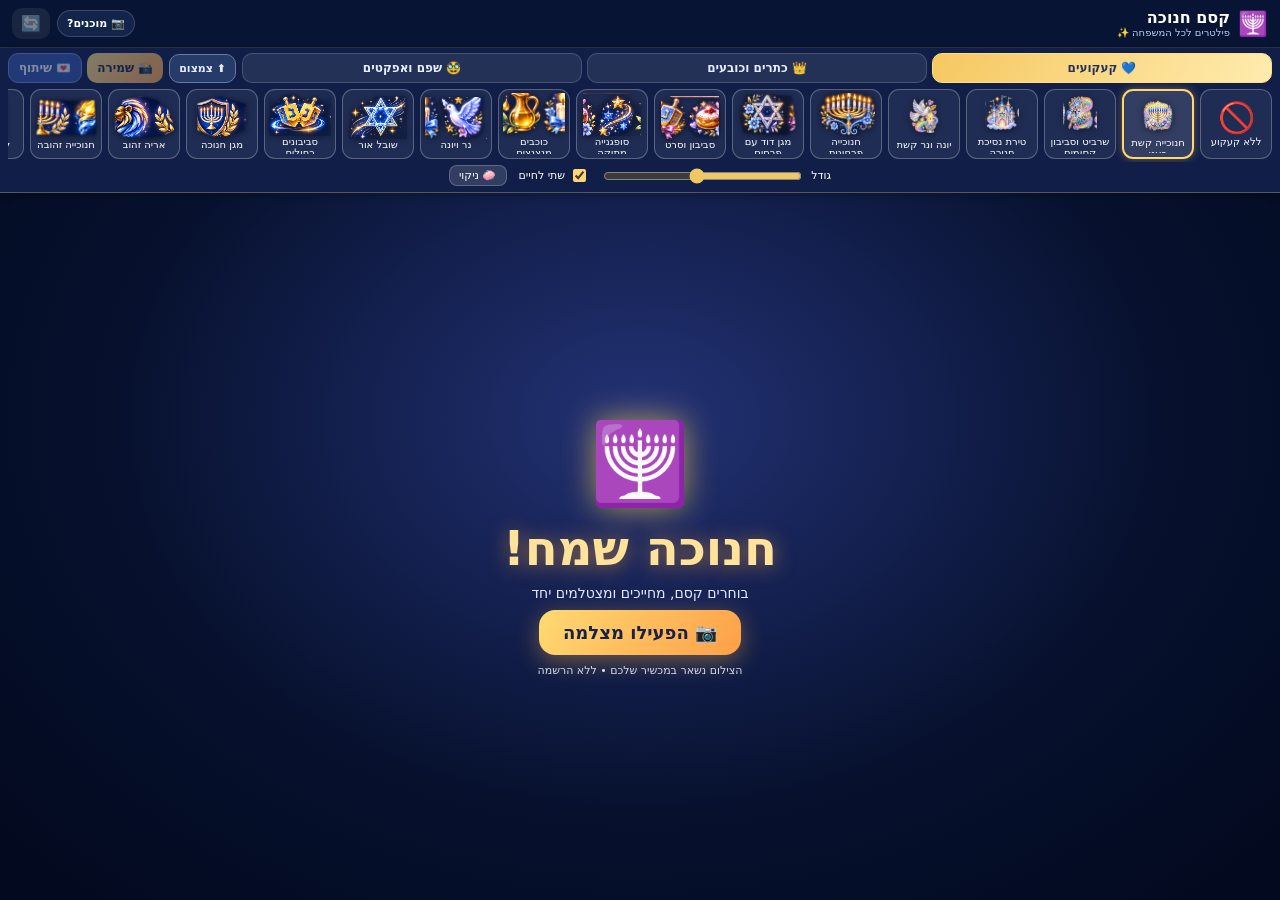
==== commit 58e4de32: "תפריט קטן" ====
--- a/face-magic/index.html
+++ b/face-magic/index.html
@@ -4,45 +4,51 @@
 <meta charset="utf-8"><meta name="viewport" content="width=device-width,initial-scale=1,viewport-fit=cover,user-scalable=no">
 <meta name="theme-color" content="#071333"><meta name="description" content="סטודיו צילום חנוכה עם קעקועים, כובעים וכתרים לכל המשפחה">
 <title>קסם חנוכה ✨ מצלמה לכולם</title>
-<link rel="stylesheet" href="style.css?v=hanukkah-4-working-loader">
+<link rel="stylesheet" href="style.css?v=hanukkah-5-top-layout">
 </head>
 <body>
 <main class="app">
-  <video id="video" autoplay muted playsinline aria-hidden="true"></video>
-  <canvas id="stage" aria-label="וידאו עם קעקועי חנוכה, כתרים ושפמים"></canvas>
-  <div class="shade shade-top"></div><div class="shade shade-bottom"></div>
   <header class="topbar">
-    <div class="brand"><span class="brand-emoji">🕎</span><div><strong>קסם חנוכה</strong><small>מצלמה לכל המשפחה • פיות ונסיכות ✨</small></div></div>
-    <div class="right-actions"><span id="facesPill" class="pill">📷 מוכנים?</span><button id="flipButton" class="mini" disabled aria-label="החלפת מצלמה">🔄</button></div>
+    <div class="brand"><span class="brand-emoji">🕎</span><div><strong>קסם חנוכה</strong><small>פילטרים לכל המשפחה ✨</small></div></div>
+    <div class="right-actions"><span id="facesPill" class="pill">📷 מוכנים?</span><button id="flipButton" class="mini" disabled aria-label="החלפת מצלמה" title="החלף מצלמה">🔄</button></div>
   </header>
-  <section id="welcome" class="welcome">
-    <div class="welcome-glow">🕎</div>
-    <h1>חנוכה שמח!</h1>
-    <p>בוחרים קסם, מחייכים ומצטלמים יחד</p>
-    <button id="startButton" class="start">📷 הפעילו מצלמה</button>
-    <small>הצילום נשאר במכשיר שלכם • ללא הרשמה</small>
+
+  <section id="controlPanel" class="controls" aria-label="עיצוב הפילטרים">
+    <div class="menu-row">
+      <div class="tabs" role="tablist" aria-label="קטגוריות">
+        <button data-tab="tattoos" role="tab" aria-selected="true" class="selected">💙 קעקועים</button>
+        <button data-tab="headwear" role="tab" aria-selected="false">👑 כתרים וכובעים</button>
+        <button data-tab="fun" role="tab" aria-selected="false">🥸 שפם ואפקטים</button>
+      </div>
+      <button id="toggleOptions" class="menu-toggle" type="button" aria-expanded="true" aria-controls="optionArea" title="הסתר / הצג אפשרויות">⬆️ צמצום</button>
+      <div class="bottom-actions">
+        <button id="saveButton" class="capture" disabled>📸 שמירה</button>
+        <button id="shareButton" class="share" disabled>💌 שיתוף</button>
+      </div>
+    </div>
+    <div id="optionArea" class="option-area">
+      <div id="choices" class="choices" aria-label="אפשרויות עיצוב"></div>
+      <div class="second-row">
+        <div class="scale-wrap"><label for="size">גודל</label><input id="size" type="range" min="65" max="150" value="110" step="5" aria-label="גודל האפקטים"></div>
+        <label class="switch"><input id="bothCheeks" type="checkbox" checked><span>שתי לחיים</span></label>
+        <button id="resetButton" class="quiet">🧼 ניקוי</button>
+      </div>
+    </div>
   </section>
-  <div id="greeting" class="greeting" aria-hidden="true">✨ חנוכה שמח! ✨</div>
-  <section id="loading" class="loading" hidden role="status" aria-live="polite">טוענים זיהוי פנים... ✨</section>
-  <div id="errorBox" class="error-box" hidden><strong>זיהוי הפנים עדיין לא מוכן</strong><p id="errorDetails"></p><button id="retryButton">🔁 נסו שוב</button><small>אם הקבצים חסרים: בדקו ש־Actions הסתיים בהצלחה וש־Pages מוגדר ל־GitHub Actions.</small></div>
-  <section id="controlPanel" class="controls" aria-label="עיצוב הפילטרים">
-    <div class="tabs" role="tablist" aria-label="קטגוריות">
-      <button data-tab="tattoos" role="tab" aria-selected="true" class="selected">💙 קעקועים</button>
-      <button data-tab="headwear" role="tab" aria-selected="false">👑 כתרים וכובעים</button>
-      <button data-tab="fun" role="tab" aria-selected="false">🥸 שפם ואפקטים</button>
-    </div>
-    <div id="choices" class="choices" aria-label="אפשרויות עיצוב"></div>
-    <div class="second-row">
-      <div class="scale-wrap"><label for="size">גודל</label><input id="size" type="range" min="65" max="150" value="110" step="5" aria-label="גודל האפקטים"></div>
-      <label class="switch"><input id="bothCheeks" type="checkbox" checked><span>שתי לחיים</span></label>
-      <button id="resetButton" class="quiet">🧼 ניקוי</button>
-    </div>
-    <div class="bottom-actions">
-      <button id="saveButton" class="capture" disabled>📸 שמירת תמונה</button>
-      <button id="shareButton" class="share" disabled>💌 שיתוף</button>
-    </div>
-    <div class="footer-hint">הבחירות חלות על כל הפנים שזוהו • מתאים ל־GitHub Pages</div>
+
+  <section id="cameraZone" class="camera-zone" aria-label="תצוגת מצלמה">
+    <video id="video" autoplay muted playsinline aria-hidden="true"></video>
+    <canvas id="stage" aria-label="וידאו עם קעקועי חנוכה, כתרים ושפמים"></canvas>
+    <section id="welcome" class="welcome">
+      <div class="welcome-glow">🕎</div>
+      <h1>חנוכה שמח!</h1>
+      <p>בוחרים קסם, מחייכים ומצטלמים יחד</p>
+      <button id="startButton" class="start">📷 הפעילו מצלמה</button>
+      <small>הצילום נשאר במכשיר שלכם • ללא הרשמה</small>
+    </section>
+    <section id="loading" class="loading" hidden role="status" aria-live="polite">טוענים זיהוי פנים... ✨</section>
+    <div id="errorBox" class="error-box" hidden><strong>זיהוי הפנים עדיין לא מוכן</strong><p id="errorDetails"></p><button id="retryButton">🔁 נסו שוב</button></div>
   </section>
 </main>
-<script type="module" src="app.js?v=hanukkah-4-working-loader"></script>
+<script type="module" src="app.js?v=hanukkah-5-top-layout"></script>
 </body></html>
--- a/face-magic/style.css
+++ b/face-magic/style.css
@@ -1,3 +1,73 @@
-:root{color-scheme:dark;font-family:system-ui,"Segoe UI",Arial,sans-serif;color:#fff;background:#050a1d;--gold:#ffe29b;--blue:#3568dc}*{box-sizing:border-box}html,body,.app{height:100%;height:100dvh;width:100%;margin:0;overflow:hidden}body{touch-action:pan-y}.app{position:relative;background:radial-gradient(ellipse at 45% 35%,#1b3867,#050a1d 75%);isolation:isolate}#video{display:none}#stage{width:100%;height:100%;position:absolute;inset:0;display:block;object-fit:cover}.shade{position:absolute;left:0;right:0;pointer-events:none}.shade-top{top:0;height:145px;background:linear-gradient(#03071ccc,transparent)}.shade-bottom{bottom:0;height:min(47vh,400px);background:linear-gradient(transparent,#02091bd9 36%,#06102cf2)}.topbar{position:absolute;z-index:10;top:0;left:0;right:0;display:flex;justify-content:space-between;align-items:center;padding:calc(env(safe-area-inset-top) + 12px) 14px 8px;gap:10px}.brand{display:flex;align-items:center;gap:9px;text-shadow:0 2px 4px #000a}.brand-emoji{font-size:30px}.brand strong{display:block;font-size:19px;letter-spacing:-.3px}.brand small{font-size:11px;color:#e4e9ff}.right-actions{display:flex;gap:6px;align-items:center}.pill{font-weight:700;font-size:11px;background:#08122cbf;padding:8px 10px;border:1px solid #ffffff38;border-radius:18px;white-space:nowrap}.mini{border-radius:13px;padding:9px 11px;background:#ffffff32;color:#fff}button{font:inherit;cursor:pointer;border:0;touch-action:manipulation}button:disabled{opacity:.55;cursor:not-allowed}.welcome{position:absolute;z-index:12;inset:0;display:flex;flex-direction:column;align-items:center;justify-content:center;text-align:center;gap:13px;padding:32px;background:radial-gradient(ellipse at 50% 32%,#2d47a3ad,#071231ee 58%,#030a20 94%)}.welcome[hidden]{display:none}.welcome-glow{font-size:95px;filter:drop-shadow(0 0 22px #ffcc53aa)}.welcome h1{margin:0;font-size:clamp(36px,9vw,60px);color:var(--gold);text-shadow:0 2px 20px #fca53699}.welcome p{font-size:16px;margin:0;color:#e4ebff;max-width:260px}.welcome small{font-size:12px;color:#d3d8e9}.start{background:linear-gradient(125deg,#ffda72,#ff9f48);color:#17214a;font-size:21px;font-weight:900;padding:17px 28px;border-radius:18px;box-shadow:0 6px 23px #ffb54366}.greeting{position:absolute;top:calc(env(safe-area-inset-top) + 81px);left:0;right:0;z-index:4;text-align:center;font-size:clamp(22px,5.2vw,40px);font-weight:1000;color:#ffe7a5;text-shadow:0 3px 0 #a46b1d,0 0 20px #fdcf6a;font-family:system-ui,sans-serif;pointer-events:none;letter-spacing:.3px}.controls{position:absolute;z-index:8;bottom:0;left:0;right:0;max-width:920px;margin:auto;padding:8px 10px calc(env(safe-area-inset-bottom) + 9px);border-radius:20px 20px 0 0;background:linear-gradient(#101d47eb,#091337fb);border:1px solid #ffffff2d;box-shadow:0 -8px 30px #0008}.tabs{display:grid;grid-template-columns:1fr 1fr 1fr;gap:6px}.tabs button{color:#dfe6ff;background:#ffffff16;font-size:clamp(11px,3vw,14px);padding:10px 4px;border-radius:12px;font-weight:850;border:1px solid #ffffff2b}.tabs button.selected{background:linear-gradient(125deg,#f5c75f,#ffecaf);border-color:#ffdf80;color:#23315b}.choices{display:flex;gap:8px;overflow-x:auto;overscroll-behavior-x:contain;scroll-snap-type:x proximity;padding:10px 1px 7px;scrollbar-width:thin}.choice{position:relative;flex:0 0 88px;width:88px;min-height:94px;padding:7px 5px 5px;border-radius:13px;background:#e8effb10;border:1.5px solid #ffffff3c;color:#fff;display:flex;flex-direction:column;align-items:center;justify-content:center;gap:3px;scroll-snap-align:start}.choice.selected{background:#ffffff24;border:2px solid #ffd66f;box-shadow:0 0 12px #f7be5188}.choice img{height:56px;width:75px;object-fit:contain;filter:drop-shadow(0 2px 4px #0008)}.choice .icon{font-size:40px;line-height:1.3}.choice span:last-child{font-size:11px;line-height:1.2;max-width:100%;white-space:normal}.second-row{display:flex;align-items:center;gap:10px;justify-content:space-between;font-size:12px;padding:3px 2px 8px}.scale-wrap{display:flex;align-items:center;gap:6px;min-width:90px;flex:1;max-width:210px}.scale-wrap input{width:100%;accent-color:#f1c762}.switch{white-space:nowrap;display:flex;gap:4px;align-items:center}.switch input{accent-color:#ffd472}.quiet{background:#ffffff24;border:1px solid #ffffff38;color:#fff;border-radius:12px;padding:8px 12px;font-size:12px;white-space:nowrap}.bottom-actions{display:flex;gap:8px}.bottom-actions button{border-radius:14px;padding:12px 6px;font-weight:900;font-size:clamp(14px,4vw,17px)}.capture{flex:2;background:linear-gradient(125deg,#ffe18a,#ffab51);color:#19264b}.share{flex:1;background:#3557ab;color:#fff;border:1px solid #718de2}.footer-hint{font-size:10px;color:#aebeea;text-align:center;padding-top:6px}.loading{position:absolute;z-index:9;top:calc(env(safe-area-inset-top) + 150px);left:50%;transform:translateX(-50%);padding:9px 13px;border-radius:12px;background:#071838ce;max-width:90%;font-size:13px;white-space:nowrap}.loading[hidden],.error-box[hidden]{display:none}.error-box{position:absolute;z-index:11;top:calc(env(safe-area-inset-top) + 145px);left:12px;right:12px;max-width:480px;margin:auto;background:#24132be8;border:1px solid #f8abc8;border-radius:17px;padding:15px;font-size:13px}.error-box p{direction:ltr;text-align:left;overflow-wrap:anywhere;max-height:90px;overflow:auto}.error-box button{background:#fff;color:#342957;padding:8px 13px;border-radius:10px;font-weight:700}@media(max-height:680px){.choices{padding:6px 1px 3px}.choice{min-height:75px;flex-basis:74px;width:74px;padding:4px}.choice img{height:40px;width:63px}.choice .icon{font-size:31px}.tabs button{padding:8px 3px}.footer-hint{display:none}.second-row{padding-bottom:4px}.greeting{top:calc(env(safe-area-inset-top) + 70px)}}
-/* Greeting is rendered by Canvas, including in saved photos. */
-.greeting{display:none}
+
+:root {color-scheme: dark;font-family:system-ui,"Segoe UI",Arial,sans-serif;color:#fff;background:#061029;--gold:#ffe29b;--blue:#3568dc}
+* {box-sizing:border-box}
+html,body {margin:0;width:100%;height:100%;min-height:100%;overflow:hidden}
+body {touch-action:pan-y}
+.app {height:100vh;height:100dvh;min-height:0;width:100%;display:flex;flex-direction:column;background:#061029;overflow:hidden}
+button {font:inherit;cursor:pointer;border:0;touch-action:manipulation}
+button:disabled {opacity:.48;cursor:not-allowed}
+/* Header and controls are in normal page flow, NOT on top of the camera. */
+.topbar {position:relative;flex:none;z-index:2;display:flex;justify-content:space-between;align-items:center;gap:8px;padding:calc(env(safe-area-inset-top) + 5px) 12px 5px;background:#081433;border-bottom:1px solid #ffffff22;min-height:48px}
+.brand {display:flex;align-items:center;gap:8px;min-width:0}
+.brand-emoji{font-size:24px}
+.brand strong{display:block;font-size:16px;line-height:1.2}
+.brand small{display:block;font-size:10px;color:#bbcbee;line-height:1.2}
+.right-actions{display:flex;gap:7px;align-items:center;flex:none}
+.pill{font-weight:700;font-size:11px;background:#12244a;padding:6px 9px;border:1px solid #ffffff2c;border-radius:14px;white-space:nowrap}
+.mini{border-radius:10px;padding:6px 9px;background:#ffffff27;color:#fff}
+.controls {position:relative;flex:none;z-index:2;width:100%;padding:5px 8px 6px;background:#101e48;border-bottom:1px solid #ffd9844d;box-shadow:0 2px 8px #0004;max-height:44dvh;overflow:hidden}
+.menu-row{display:flex;align-items:center;gap:6px;max-width:1500px;margin:0 auto}
+.tabs{display:grid;grid-template-columns:repeat(3,minmax(0,1fr));flex:1;gap:5px;min-width:0}
+.tabs button{color:#e5edff;background:#ffffff16;font-size:clamp(10px,1.7vw,12px);padding:7px 5px;border-radius:10px;font-weight:800;border:1px solid #ffffff28;white-space:nowrap}
+.tabs button.selected{background:linear-gradient(125deg,#f5c75f,#ffecaf);border-color:#ffdf80;color:#26345d}
+.menu-toggle{flex:none;background:#263b68;border:1px solid #627ca5;border-radius:10px;color:#e5eaff;font-size:11px;font-weight:700;padding:7px 9px;white-space:nowrap}
+.bottom-actions{display:flex;gap:5px;flex:none}
+.bottom-actions button{border-radius:10px;padding:7px 10px;font-weight:850;font-size:12px;white-space:nowrap}
+.capture{background:linear-gradient(125deg,#ffe18a,#ffab51);color:#19264b}
+.share{background:#3557ab;color:#fff;border:1px solid #718de2}
+.option-area {max-width:1500px;margin:auto;min-width:0}
+.option-area[hidden]{display:none}
+.choices{display:flex;align-items:stretch;gap:6px;overflow-x:auto;overscroll-behavior-x:contain;scroll-snap-type:x proximity;padding:6px 1px 3px;scrollbar-width:thin;scrollbar-color:#607cc6 #132651}
+.choice{flex:0 0 72px;width:72px;height:70px;min-height:0;padding:3px 3px 4px;border-radius:11px;background:#e8effb12;border:1px solid #ffffff42;color:#fff;display:flex;flex-direction:column;align-items:center;justify-content:center;gap:1px;scroll-snap-align:start}
+.choice.selected{background:#ffffff24;border:2px solid #ffd66f;box-shadow:0 0 9px #f7be5166}
+.choice img{height:43px;width:62px;object-fit:contain;filter:drop-shadow(0 1px 3px #0009)}
+.choice .icon{font-size:30px;line-height:1.2}
+.choice span:last-child{font-size:10px;line-height:1.05;max-width:100%;text-align:center;white-space:normal;max-height:22px;overflow:hidden}
+.second-row{display:flex;align-items:center;gap:12px;justify-content:center;font-size:11px;padding:3px 2px 0;max-height:27px}
+.scale-wrap{display:flex;align-items:center;gap:7px;min-width:95px;flex:0 1 230px}
+.scale-wrap input{width:100%;accent-color:#f1c762}
+.switch{white-space:nowrap;display:flex;gap:4px;align-items:center}
+.switch input{accent-color:#ffd472}
+.quiet{background:#ffffff24;border:1px solid #ffffff38;color:#fff;border-radius:8px;padding:3px 9px;font-size:11px;white-space:nowrap}
+/* The video is a separate region that occupies all the remaining space below the menu. */
+.camera-zone{position:relative;flex:1 1 0;min-height:0;overflow:hidden;background:radial-gradient(ellipse at 50% 30%,#1c386c,#050b22 72%);isolation:isolate}
+#video{display:none}
+#stage{position:absolute;inset:0;width:100%;height:100%;display:block;object-fit:cover}
+.welcome{position:absolute;z-index:12;inset:0;display:flex;flex-direction:column;align-items:center;justify-content:center;text-align:center;gap:9px;padding:16px;background:radial-gradient(ellipse at 50% 32%,#3044a0bb,#071231ef 58%,#030a20fa 94%)}
+.welcome[hidden]{display:none}
+.welcome-glow{font-size:clamp(48px,10vh,80px);filter:drop-shadow(0 0 16px #ffcc53aa)}
+.welcome h1{margin:0;font-size:clamp(27px,7vw,48px);color:var(--gold);text-shadow:0 2px 20px #fca53699}
+.welcome p{font-size:14px;margin:0;color:#e4ebff;max-width:270px}
+.welcome small{font-size:11px;color:#d3d8e9}
+.start{background:linear-gradient(125deg,#ffda72,#ff9f48);color:#17214a;font-size:18px;font-weight:900;padding:12px 24px;border-radius:16px;box-shadow:0 6px 23px #ffb54366}
+.loading{position:absolute;z-index:9;top:15px;left:50%;transform:translateX(-50%);padding:8px 12px;border-radius:12px;background:#071838d9;max-width:90%;font-size:12px;white-space:nowrap}
+.loading[hidden],.error-box[hidden]{display:none}
+.error-box{position:absolute;z-index:11;top:48px;left:12px;right:12px;max-width:480px;margin:auto;background:#24132be8;border:1px solid #f8abc8;border-radius:16px;padding:14px;font-size:13px}
+.error-box p{direction:ltr;text-align:left;overflow-wrap:anywhere;max-height:90px;overflow:auto}
+.error-box button{background:#fff;color:#342957;padding:8px 13px;border-radius:10px;font-weight:700}
+@media(max-width:700px){
+ .topbar{min-height:44px;padding:calc(env(safe-area-inset-top) + 3px) 9px 4px}
+ .brand-emoji{font-size:21px}.brand strong{font-size:14px}.brand small{font-size:9px}.pill{font-size:10px;padding:5px 7px}
+ .controls{padding:4px 6px 6px}
+ .menu-row{display:grid;grid-template-columns:1fr auto;gap:4px}
+ .tabs{grid-column:1 / 2;grid-row:1}
+ .menu-toggle{grid-column:2;grid-row:1;padding:5px 7px;font-size:10px}
+ .bottom-actions{grid-column:1 / -1;grid-row:2;display:grid;grid-template-columns:1fr 1fr}
+ .bottom-actions button{padding:5px 7px;font-size:11px}
+ .tabs button{font-size:10px;padding:7px 2px}
+ .choice{flex-basis:65px;width:65px;height:63px}
+ .choice img{height:36px;width:55px}.choice .icon{font-size:26px}.choice span:last-child{font-size:9px}
+ .second-row{font-size:10px;padding-top:2px}
+}
+@media(max-height:580px){.brand small{display:none}.choice{height:54px}.choice img{height:31px}.choice .icon{font-size:23px}.second-row{max-height:24px}}
+@media(prefers-reduced-motion:reduce){*{transition:none!important}}
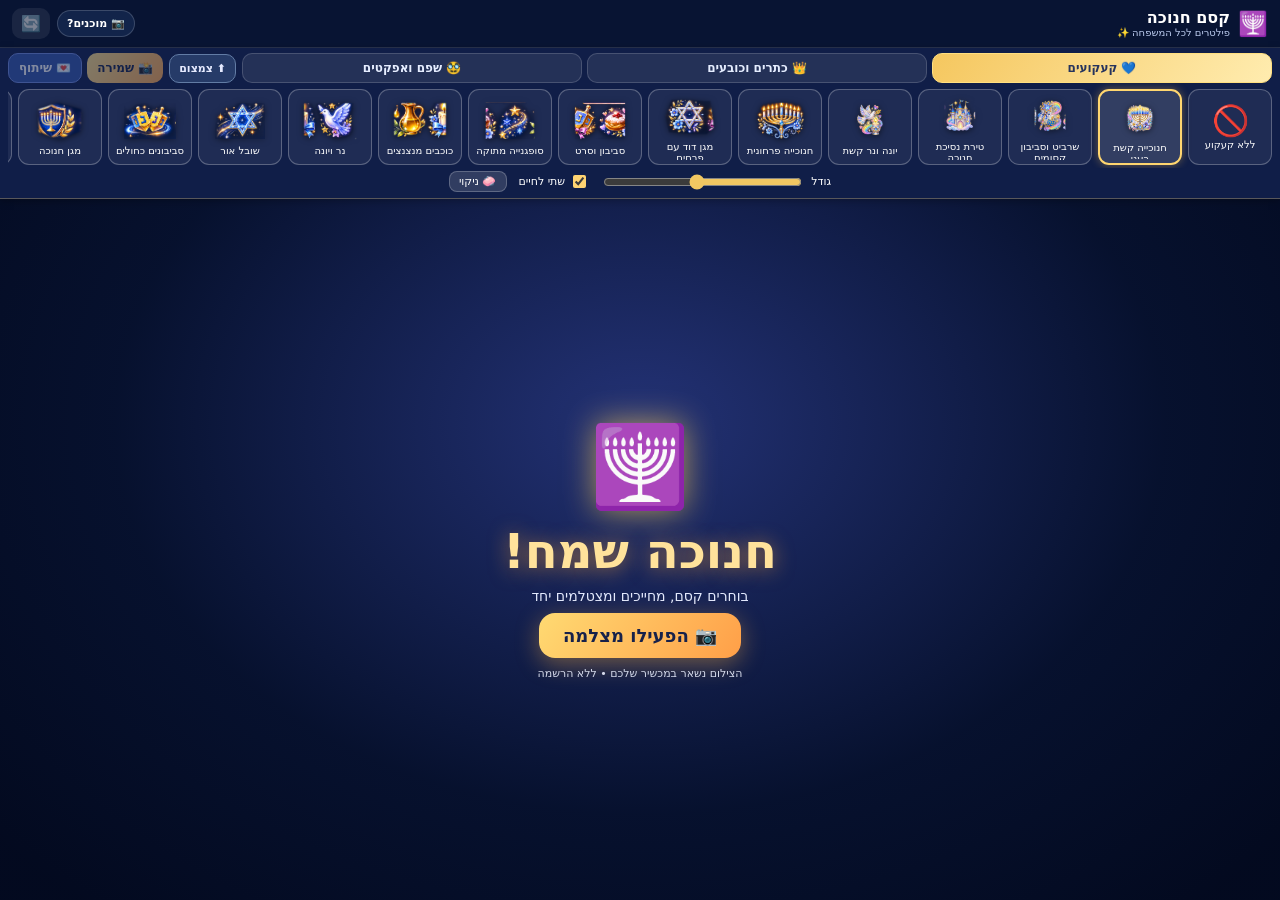
==== commit 6a04743e: "תיקון תמונות" ====
--- a/face-magic/index.html
+++ b/face-magic/index.html
@@ -4,7 +4,7 @@
 <meta charset="utf-8"><meta name="viewport" content="width=device-width,initial-scale=1,viewport-fit=cover,user-scalable=no">
 <meta name="theme-color" content="#071333"><meta name="description" content="סטודיו צילום חנוכה עם קעקועים, כובעים וכתרים לכל המשפחה">
 <title>קסם חנוכה ✨ מצלמה לכולם</title>
-<link rel="stylesheet" href="style.css?v=hanukkah-5-top-layout">
+<link rel="stylesheet" href="style.css?v=hanukkah-6-fix-assets">
 </head>
 <body>
 <main class="app">
@@ -50,5 +50,5 @@
     <div id="errorBox" class="error-box" hidden><strong>זיהוי הפנים עדיין לא מוכן</strong><p id="errorDetails"></p><button id="retryButton">🔁 נסו שוב</button></div>
   </section>
 </main>
-<script type="module" src="app.js?v=hanukkah-5-top-layout"></script>
+<script type="module" src="app.js?v=hanukkah-6-fix-assets"></script>
 </body></html>
--- a/face-magic/style.css
+++ b/face-magic/style.css
@@ -28,9 +28,9 @@
 .option-area {max-width:1500px;margin:auto;min-width:0}
 .option-area[hidden]{display:none}
 .choices{display:flex;align-items:stretch;gap:6px;overflow-x:auto;overscroll-behavior-x:contain;scroll-snap-type:x proximity;padding:6px 1px 3px;scrollbar-width:thin;scrollbar-color:#607cc6 #132651}
-.choice{flex:0 0 72px;width:72px;height:70px;min-height:0;padding:3px 3px 4px;border-radius:11px;background:#e8effb12;border:1px solid #ffffff42;color:#fff;display:flex;flex-direction:column;align-items:center;justify-content:center;gap:1px;scroll-snap-align:start}
+.choice{flex:0 0 84px;width:84px;height:76px;min-height:0;padding:3px 3px 4px;border-radius:11px;background:#e8effb12;border:1px solid #ffffff42;color:#fff;display:flex;flex-direction:column;align-items:center;justify-content:center;gap:1px;scroll-snap-align:start;overflow:visible}
 .choice.selected{background:#ffffff24;border:2px solid #ffd66f;box-shadow:0 0 9px #f7be5166}
-.choice img{height:43px;width:62px;object-fit:contain;filter:drop-shadow(0 1px 3px #0009)}
+.choice img{height:48px;width:74px;max-width:100%;max-height:100%;object-fit:contain;object-position:center center;background:transparent;filter:drop-shadow(0 1px 3px #0009)}
 .choice .icon{font-size:30px;line-height:1.2}
 .choice span:last-child{font-size:10px;line-height:1.05;max-width:100%;text-align:center;white-space:normal;max-height:22px;overflow:hidden}
 .second-row{display:flex;align-items:center;gap:12px;justify-content:center;font-size:11px;padding:3px 2px 0;max-height:27px}
@@ -65,8 +65,8 @@
  .bottom-actions{grid-column:1 / -1;grid-row:2;display:grid;grid-template-columns:1fr 1fr}
  .bottom-actions button{padding:5px 7px;font-size:11px}
  .tabs button{font-size:10px;padding:7px 2px}
- .choice{flex-basis:65px;width:65px;height:63px}
- .choice img{height:36px;width:55px}.choice .icon{font-size:26px}.choice span:last-child{font-size:9px}
+ .choice{flex-basis:74px;width:74px;height:68px}
+ .choice img{height:40px;width:62px;max-width:100%;max-height:100%}.choice .icon{font-size:26px}.choice span:last-child{font-size:9px}
  .second-row{font-size:10px;padding-top:2px}
 }
 @media(max-height:580px){.brand small{display:none}.choice{height:54px}.choice img{height:31px}.choice .icon{font-size:23px}.second-row{max-height:24px}}
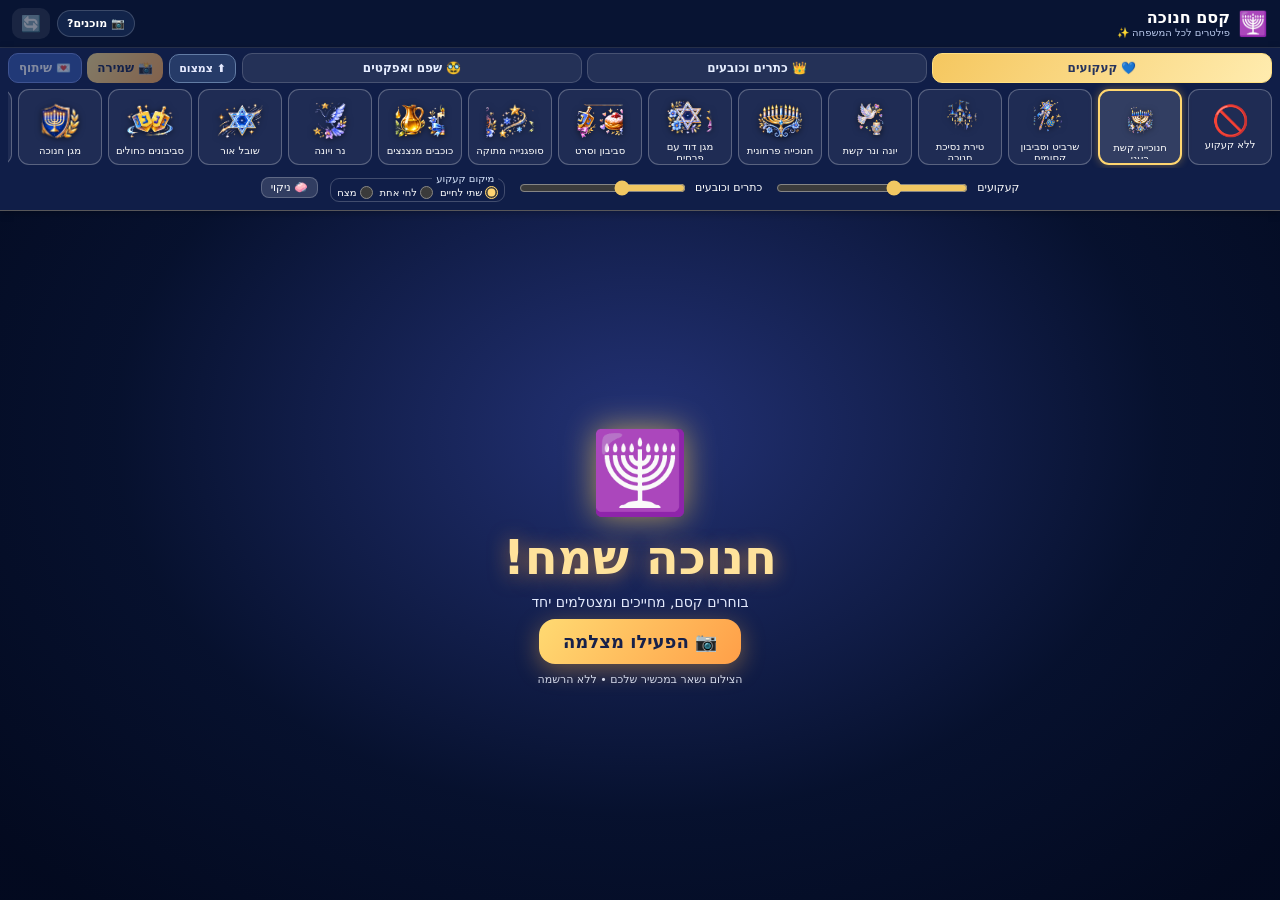
==== commit 801706ff: "תיקון תמונות" ====
--- a/face-magic/index.html
+++ b/face-magic/index.html
@@ -4,7 +4,7 @@
 <meta charset="utf-8"><meta name="viewport" content="width=device-width,initial-scale=1,viewport-fit=cover,user-scalable=no">
 <meta name="theme-color" content="#071333"><meta name="description" content="סטודיו צילום חנוכה עם קעקועים, כובעים וכתרים לכל המשפחה">
 <title>קסם חנוכה ✨ מצלמה לכולם</title>
-<link rel="stylesheet" href="style.css?v=hanukkah-6-fix-assets">
+<link rel="stylesheet" href="style.css?v=hanukkah-7-positions-sizes">
 </head>
 <body>
 <main class="app">
@@ -29,8 +29,14 @@
     <div id="optionArea" class="option-area">
       <div id="choices" class="choices" aria-label="אפשרויות עיצוב"></div>
       <div class="second-row">
-        <div class="scale-wrap"><label for="size">גודל</label><input id="size" type="range" min="65" max="150" value="110" step="5" aria-label="גודל האפקטים"></div>
-        <label class="switch"><input id="bothCheeks" type="checkbox" checked><span>שתי לחיים</span></label>
+        <div class="scale-wrap"><label for="tattooSize">קעקועים</label><input id="tattooSize" type="range" min="60" max="180" value="105" step="5" aria-label="גודל הקעקועים"></div>
+        <div class="scale-wrap"><label for="headwearSize">כתרים וכובעים</label><input id="headwearSize" type="range" min="60" max="180" value="105" step="5" aria-label="גודל כתרים וכובעים"></div>
+        <fieldset class="position-set" aria-label="מיקום קעקועים">
+          <legend>מיקום קעקוע</legend>
+          <label><input type="radio" name="tattooPosition" value="both" checked> שתי לחיים</label>
+          <label><input type="radio" name="tattooPosition" value="right"> לחי אחת</label>
+          <label><input type="radio" name="tattooPosition" value="forehead"> מצח</label>
+        </fieldset>
         <button id="resetButton" class="quiet">🧼 ניקוי</button>
       </div>
     </div>
@@ -50,5 +56,5 @@
     <div id="errorBox" class="error-box" hidden><strong>זיהוי הפנים עדיין לא מוכן</strong><p id="errorDetails"></p><button id="retryButton">🔁 נסו שוב</button></div>
   </section>
 </main>
-<script type="module" src="app.js?v=hanukkah-6-fix-assets"></script>
+<script type="module" src="app.js?v=hanukkah-7-positions-sizes"></script>
 </body></html>
--- a/face-magic/style.css
+++ b/face-magic/style.css
@@ -71,3 +71,20 @@
 }
 @media(max-height:580px){.brand small{display:none}.choice{height:54px}.choice img{height:31px}.choice .icon{font-size:23px}.second-row{max-height:24px}}
 @media(prefers-reduced-motion:reduce){*{transition:none!important}}
+
+/* Independent tattoo/headwear sizes + forehead/cheek placement. */
+.second-row{max-height:none;flex-wrap:wrap;gap:5px 12px;justify-content:center;padding:5px 2px 2px}
+.scale-wrap{flex:1 1 140px;min-width:130px;max-width:245px}
+.scale-wrap label{white-space:nowrap;font-size:11px}
+.position-set{border:1px solid #ffffff35;border-radius:9px;padding:2px 6px;display:flex;gap:7px;align-items:center;min-width:0;flex-wrap:wrap;margin:0}
+.position-set legend{font-size:10px;padding:0 4px;color:#dbe8ff}
+.position-set label{display:flex;gap:3px;align-items:center;white-space:nowrap;font-size:10px;cursor:pointer}
+.position-set input{accent-color:#ffd472;margin:0}
+@media(max-width:700px){
+ .second-row{gap:4px 8px;padding-top:4px}
+ .scale-wrap{flex:1 1 120px;min-width:114px}
+ .scale-wrap label{font-size:10px}
+ .position-set{gap:4px 8px;justify-content:center}
+ .position-set label{font-size:10px}
+}
+@media(max-height:580px){.second-row{gap:3px 6px}.position-set{padding:1px 4px}}
